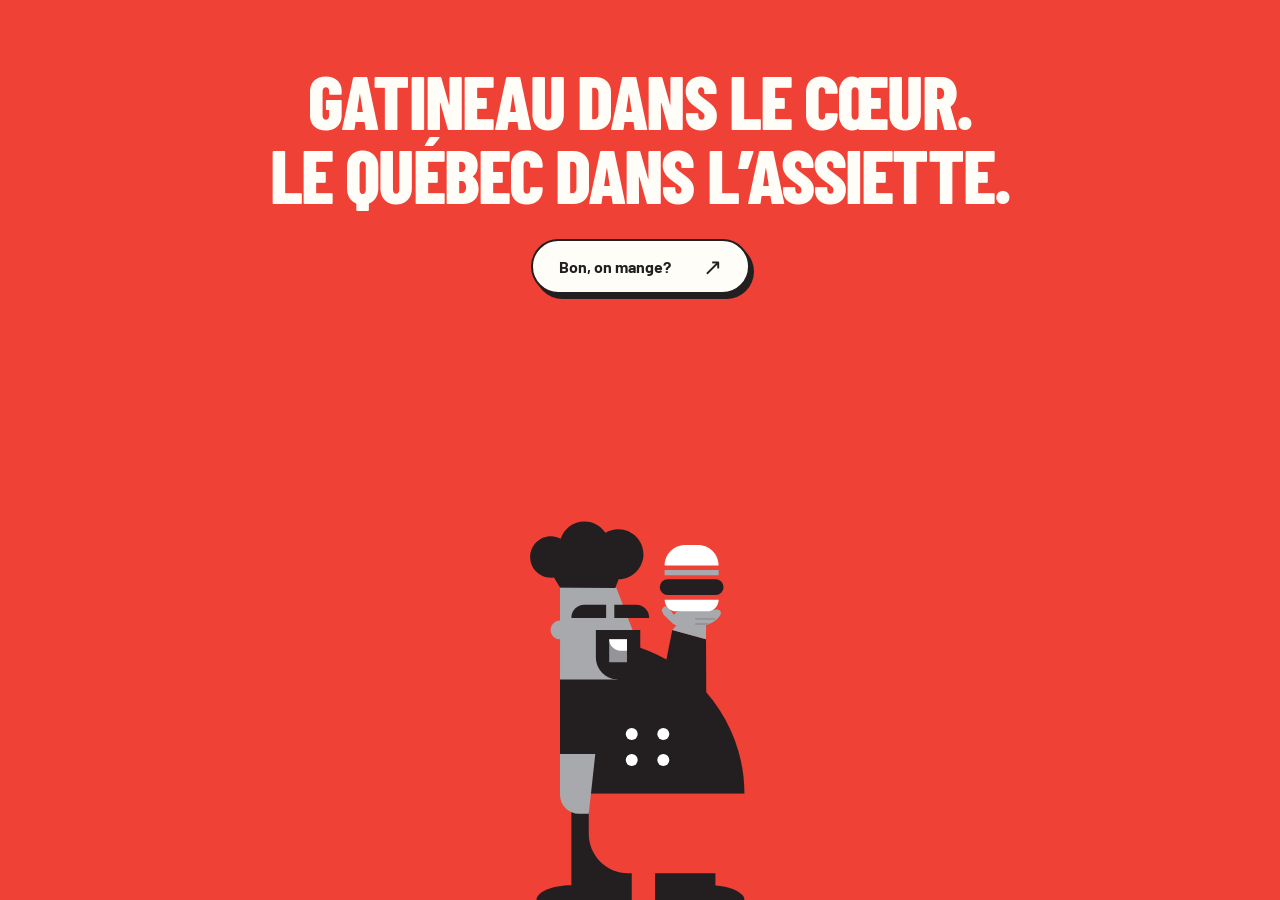
==== bon-appetit.html @ 1280d667 "Publish standalone Bon appétit mascot page" ====
<!doctype html>
<html lang="fr-CA"><head><meta charset="utf-8"><meta name="viewport" content="width=device-width, initial-scale=1, viewport-fit=cover"><meta name="theme-color" content="#ef4136"><title>Bon appétit! — Chuck × Loogart</title><meta name="description" content="Gatineau dans le cœur. Le Québec dans l’assiette. Un petit hommage signé Loogart."><meta name="robots" content="noindex"><style>
@font-face{font-family:Chuck;src:url([data-uri]) format('truetype');font-weight:800;font-display:swap}
@font-face{font-family:Barlow;src:url([data-uri]) format('truetype');font-weight:700;font-display:swap}
:root{color-scheme:light;--red:#ef4136;--ink:#231f20;--paper:#fffdf7}
*{box-sizing:border-box}html,body{margin:0;min-height:100%;background:var(--red)}body{color:var(--paper);font-family:Barlow,Arial,sans-serif}
.page{position:relative;min-height:100svh;overflow:hidden;text-align:center}
.copy{position:relative;z-index:2;padding:clamp(38px,7svh,80px) 20px 0}
h1{font-family:Chuck,'Arial Narrow',sans-serif;font-weight:800;font-size:clamp(32px,5.9vw,82px);line-height:.98;letter-spacing:-.025em;margin:0;text-transform:uppercase}
h1 span{display:block}
.cta{display:inline-flex;align-items:center;gap:32px;background:var(--paper);color:var(--ink);border:2px solid var(--ink);border-radius:100px;box-shadow:4px 5px 0 var(--ink);padding:16px 26px;margin-top:28px;text-decoration:none;font-size:16px;line-height:1.2;transition:transform .18s ease-out,box-shadow .18s ease-out}
.cta span{font-size:23px;line-height:.8}.cta:hover{transform:translate(2px,2px);box-shadow:2px 3px 0 var(--ink)}.cta:active{transform:translate(4px,5px);box-shadow:0 0 0 var(--ink)}.cta:focus-visible{outline:3px solid var(--paper);outline-offset:8px}
.stage{position:fixed;bottom:0;left:50%;transform:translateX(-50%);height:min(59svh,560px);aspect-ratio:180/313.43;pointer-events:none}
.stage svg{display:block;width:100%;height:100%}
.bubble{position:absolute;right:75%;bottom:53%;color:var(--ink);padding:18px 25px;white-space:nowrap;font-size:clamp(17px,2.1vw,24px);transform-origin:90% 85%;animation:appetit 6.4s infinite;opacity:0}
.stage .bubble svg{position:absolute;inset:0;width:100%;height:calc(100% + 18px);overflow:visible;z-index:0}.bubble-label{position:relative;z-index:1}
@keyframes appetit{0%,59%{opacity:0;transform:translateY(7px) rotate(-7deg) scale(.7)}65%{opacity:1;transform:translateY(-2px) rotate(-5deg) scale(1.04)}69%,87%{opacity:1;transform:translateY(0) rotate(-5deg) scale(1)}93%,100%{opacity:0;transform:translateY(-6px) rotate(-3deg) scale(.97)}}
@media(max-width:520px){.copy{padding-top:7svh}.cta{margin-top:25px;padding:15px 23px}.stage{height:55svh}.bubble{right:63%;font-size:17px;padding:14px 18px}}
@media(max-height:520px) and (min-width:700px){.copy{text-align:left;padding:40px 5vw;width:65%}h1{font-size:clamp(32px,4.4vw,52px)}.stage{left:80%;height:92svh}.bubble{right:63%;font-size:17px}}
@media(prefers-reduced-motion:reduce){.bubble{animation:none;opacity:1;transform:rotate(-5deg)}.cta{transition:none}}
</style></head>
<body><main class="page"><div class="copy"><h1><span>Gatineau dans le cœur.</span><span>Le Québec dans l’assiette.</span></h1><a class="cta" href="https://loogart.com/" aria-label="Bon, on mange? Visiter Loogart.com">Bon, on mange? <span aria-hidden="true">↗</span></a></div><div class="stage"><svg xmlns="http://www.w3.org/2000/svg" viewBox="-25 -90 180 313.43" role="img" aria-labelledby="chef-title chef-desc"><title id="chef-title">Chuck, le chef qui a du swing</title><desc id="chef-desc">Les pieds bien au sol, Chuck se penche, lance son burger et le rattrape. Une boucle de 6,4 secondes.</desc><style>.motion{display:inline}.still{display:none}@media(prefers-reduced-motion:reduce){.motion{display:none}.still{display:inline}}</style><g class="still"><path d="M126.64,160.78h0c0-22.99-8.51-43.98-22.54-60.02l-.13-31.2-19.92-5.54-3.46,17.49c-13.32-7.6-28.73-11.95-45.16-11.95h-17.64v91.21h6.7v53.92c-11.34,0-20.53,3.91-20.53,8.73h20.53s35.63,0,35.63,0v-62.66h13.76v62.66h35.63s17.13,0,17.13,0c0-4.33-7.42-7.91-17.13-8.61v-54.05h17.13Z" fill="#231f20" />
      <path d="M88.09,46.04v.19c-.16-.05-.31-.11-.47-.19h.47Z" fill="#939598" />
      <path d="M63.73,72.13l-12.69-32.96H17.79v19.31c-3.06,0-5.54,2.48-5.54,5.54s2.48,5.54,5.54,5.54v23.68h31.45c10.9,0,18.41-10.94,14.5-21.12Z" fill="#a7a9ac" />
      <path d="M38.95,64.02h26.2v16.13c0,7.23-5.87,13.1-13.1,13.1h0c-7.23,0-13.1-5.87-13.1-13.1v-16.13h0Z" fill="#231f20" />
      <rect x="46.81" y="69.57" width="10.5" height="13.52" fill="#939598" />
      <path d="M46.81,69.57h10.5v6.76h-3.74c-3.73,0-6.76-3.03-6.76-6.76h0Z" fill="#fff" />
      <path d="M32.08,48.55h12.94v7.91h-20.53v-.32c0-4.19,3.4-7.59,7.59-7.59Z" fill="#231f20" />
      <path d="M49.85,48.55h20.53v7.91h-12.94c-4.19,0-7.59-3.4-7.59-7.59v-.32h0Z" transform="translate(120.23 105.01) rotate(-180)" fill="#231f20" />
      <path d="M34.75,160.78h91.88v46.87H58.1c-12.89,0-23.35-10.46-23.35-23.35v-23.52h0Z" fill="#ef4136" />
      <path d="M66.86,19.17c0-8.18-6.63-14.8-14.8-14.8-2.84,0-5.49.82-7.75,2.21-2.66-3.96-7.18-6.57-12.3-6.57-6.62,0-12.22,4.34-14.11,10.33-1.69-.88-3.61-1.39-5.64-1.39C5.48,8.94,0,14.43,0,21.19s5.48,12.24,12.24,12.24c.65,0,1.28-.07,1.9-.16l3.64,5.9h32.59l2.01-5.21c8.02-.18,14.48-6.72,14.48-14.79Z" fill="#231f20" />
      <polygon points="104.14 47.2 103.97 47.45 103.97 47.2 104.14 47.2" fill="#939598" />
      <circle cx="60.12" cy="125.5" r="3.53" fill="#fff" />
      <circle cx="60.12" cy="140.79" r="3.53" fill="#fff" />
      <circle cx="78.76" cy="125.5" r="3.53" fill="#fff" />
      <circle cx="78.76" cy="140.79" r="3.53" fill="#fff" />
      <path d="M34.75,172.49h-5.74c-6.2,0-11.23-5.03-11.23-11.23v-24h20.83l-3.86,35.23Z" fill="#a7a9ac" />
      <path d="M87.62,46.04c.15.08.3.14.47.19v-.19h-.47Z" fill="#939598" />
      <path d="M88.09,46.04v.19c-.16-.05-.31-.11-.47-.19h.47Z" fill="#fff" />
      <polygon points="103.97 69.56 103.97 61 86.87 61 84.05 64.02 103.97 69.56" fill="#a7a9ac" />
      <g id="serving-hand-still"><path fill="#a7a9ac" d="M85 55L82 51Q80 49 78.5 51Q77 52.5 79 55L84 60Q85 61 88 62L88 65H104V61Q109 60 112 56Q114 53 111 52L87 53Z" /><path fill="none" stroke="#939598" stroke-width="1.1" stroke-linecap="round" d="M98 57.5H109M98 60.5H105" /></g><g>
        <path d="M79.55,46.14h31.89c0,3.8-3.08,6.88-6.88,6.88h-18.13c-3.8,0-6.88-3.08-6.88-6.88h0Z" fill="#fff" />
        <path d="M91.65,13.84h7.68c6.68,0,12.11,5.42,12.11,12.11h-31.89c0-6.68,5.42-12.11,12.11-12.11Z" fill="#fff" />
        <rect x="76.69" y="34.09" width="37.6" height="9.37" rx="4.68" ry="4.68" fill="#231f20" />
        <rect x="79.55" y="28.65" width="31.89" height="3.11" fill="#a7a9ac" />
      </g>
    </g><g class="motion"><g id="chuck-body"><g id="leg-left"><path fill="#231f20" d="M24.49 170h35.63v53.43H3.96c0-4.82 9.19-8.73 20.53-8.73Z" /></g><g id="leg-right"><path fill="#231f20" d="M73.88 170h35.63v44.82c9.71.7 17.13 4.28 17.13 8.61H73.88Z" /></g><g id="torso"><path fill="#231f20" d="M126.64 160.78C126.64 137.79 118.13 116.8 104.1 100.76L80.59 81.51C67.27 73.91 51.86 69.56 35.43 69.56H17.79V160.78Z" /><g id="throw-arm"><animateTransform attributeName="transform" type="translate" dur="6.4s" repeatCount="indefinite" calcMode="linear" keyTimes="0.000000;0.005208;0.010417;0.015625;0.020833;0.026042;0.031250;0.036458;0.041667;0.046875;0.052083;0.057292;0.062500;0.067708;0.072917;0.078125;0.083333;0.088542;0.093750;0.098958;0.104167;0.109375;0.114583;0.119792;0.125000;0.130208;0.135417;0.140625;0.145833;0.151042;0.156250;0.161458;0.166667;0.171875;0.177083;0.182292;0.187500;0.192708;0.197917;0.203125;0.208333;0.213542;0.218750;0.223958;0.229167;0.234375;0.239583;0.244792;0.250000;0.255208;0.260417;0.265625;0.270833;0.276042;0.281250;0.286458;0.291667;0.296875;0.302083;0.307292;0.312500;0.317708;0.322917;0.328125;0.333333;0.338542;0.343750;0.348958;0.354167;0.359375;0.364583;0.369792;0.375000;0.380208;0.385417;0.390625;0.395833;0.401042;0.406250;0.411458;0.416667;0.421875;0.427083;0.432292;0.437500;0.442708;0.447917;0.453125;0.458333;0.463542;0.468750;0.473958;0.479167;0.484375;0.489583;0.494792;0.500000;0.505208;0.510417;0.515625;0.520833;0.526042;0.531250;0.536458;0.541667;0.546875;0.552083;0.557292;0.562500;0.567708;0.572917;0.578125;0.583333;0.588542;0.593750;0.598958;0.604167;0.609375;0.614583;0.619792;0.625000;0.630208;0.635417;0.640625;0.645833;0.651042;0.656250;0.661458;0.666667;0.671875;0.677083;0.682292;0.687500;0.692708;0.697917;0.703125;0.708333;0.713542;0.718750;0.723958;0.729167;0.734375;0.739583;0.744792;0.750000;0.755208;0.760417;0.765625;0.770833;0.776042;0.781250;0.786458;0.791667;0.796875;0.802083;0.807292;0.812500;0.817708;0.822917;0.828125;0.833333;0.838542;0.843750;0.848958;0.854167;0.859375;0.864583;0.869792;0.875000;0.880208;0.885417;0.890625;0.895833;0.901042;0.906250;0.911458;0.916667;0.921875;0.927083;0.932292;0.937500;0.942708;0.947917;0.953125;0.958333;0.963542;0.968750;0.973958;0.979167;0.984375;0.989583;0.994792;1.000000" values="0 0.000;0 0.000;0 0.000;0 0.000;0 0.000;0 0.000;0 0.000;0 0.000;0 0.000;0 0.000;0 0.000;0 0.000;0 0.000;0 0.000;0 0.000;0 0.000;0 0.000;0 0.000;0 0.000;0 0.000;0 0.000;0 0.000;0 0.000;0 0.000;0 0.000;0 0.000;0 0.000;0 0.000;0 0.000;0 0.000;0 0.000;0 0.000;0 0.000;0 0.000;0 0.000;0 0.000;0 0.000;0 0.000;0 0.000;0 0.000;0 0.000;0 0.000;0 0.000;0 0.000;0 0.000;0 0.000;0 0.000;0 0.000;0 0.000;0 0.000;0 0.000;0 0.000;0 0.000;0 0.000;0 0.000;0 0.000;0 0.000;0 0.000;0 0.121;0 0.451;0 0.943;0 1.550;0 2.223;0 2.915;0 3.579;0 4.166;0 4.630;0 4.922;0 4.973;0 4.108;0 2.287;0 -0.136;0 -2.806;0 -5.370;0 -7.474;0 -8.764;0 -8.947;0 -8.407;0 -7.414;0 -6.129;0 -4.715;0 -3.332;0 -2.145;0 -1.313;0 -1.000;0 -0.992;0 -0.968;0 -0.930;0 -0.881;0 -0.822;0 -0.755;0 -0.682;0 -0.604;0 -0.524;0 -0.444;0 -0.364;0 -0.288;0 -0.217;0 -0.153;0 -0.098;0 -0.053;0 -0.021;0 -0.003;0 0.000;0 0.000;0 0.000;0 0.000;0 0.000;0 0.000;0 0.000;0 0.000;0 0.000;0 0.754;0 2.332;0 3.704;0 3.962;0 3.575;0 2.871;0 1.978;0 1.022;0 0.129;0 -0.575;0 -0.962;0 -0.977;0 -0.852;0 -0.657;0 -0.432;0 -0.220;0 -0.062;0 0.000;0 0.000;0 0.000;0 0.000;0 0.000;0 0.000;0 0.000;0 0.000;0 0.000;0 0.000;0 0.000;0 0.000;0 0.000;0 0.000;0 0.000;0 0.000;0 0.000;0 0.000;0 0.000;0 0.000;0 0.000;0 0.000;0 0.000;0 0.000;0 0.000;0 0.000;0 0.000;0 0.000;0 0.000;0 0.000;0 0.000;0 0.000;0 0.000;0 0.000;0 0.000;0 0.000;0 0.000;0 0.000;0 0.000;0 0.000;0 0.000;0 0.000;0 0.000;0 0.000;0 0.000;0 0.000;0 0.000;0 0.000;0 0.000;0 0.000;0 0.000;0 0.000;0 0.000;0 0.000;0 0.000;0 0.000;0 0.000;0 0.000;0 0.000;0 0.000;0 0.000;0 0.000;0 0.000;0 0.000" /><g><path fill="#231f20" d="M80.59 81.51L84.05 64.02L103.97 69.56L104.1 100.76L91 108Z" /><polygon points="103.97 69.56 103.97 61 86.87 61 84.05 64.02 103.97 69.56" fill="#a7a9ac" />
      <g id="serving-hand"><path fill="#a7a9ac" d="M85 55L82 51Q80 49 78.5 51Q77 52.5 79 55L84 60Q85 61 88 62L88 65H104V61Q109 60 112 56Q114 53 111 52L87 53Z" /><path fill="none" stroke="#939598" stroke-width="1.1" stroke-linecap="round" d="M98 57.5H109M98 60.5H105" /></g><animateTransform attributeName="transform" type="rotate" dur="6.4s" repeatCount="indefinite" calcMode="linear" keyTimes="0.000000;0.005208;0.010417;0.015625;0.020833;0.026042;0.031250;0.036458;0.041667;0.046875;0.052083;0.057292;0.062500;0.067708;0.072917;0.078125;0.083333;0.088542;0.093750;0.098958;0.104167;0.109375;0.114583;0.119792;0.125000;0.130208;0.135417;0.140625;0.145833;0.151042;0.156250;0.161458;0.166667;0.171875;0.177083;0.182292;0.187500;0.192708;0.197917;0.203125;0.208333;0.213542;0.218750;0.223958;0.229167;0.234375;0.239583;0.244792;0.250000;0.255208;0.260417;0.265625;0.270833;0.276042;0.281250;0.286458;0.291667;0.296875;0.302083;0.307292;0.312500;0.317708;0.322917;0.328125;0.333333;0.338542;0.343750;0.348958;0.354167;0.359375;0.364583;0.369792;0.375000;0.380208;0.385417;0.390625;0.395833;0.401042;0.406250;0.411458;0.416667;0.421875;0.427083;0.432292;0.437500;0.442708;0.447917;0.453125;0.458333;0.463542;0.468750;0.473958;0.479167;0.484375;0.489583;0.494792;0.500000;0.505208;0.510417;0.515625;0.520833;0.526042;0.531250;0.536458;0.541667;0.546875;0.552083;0.557292;0.562500;0.567708;0.572917;0.578125;0.583333;0.588542;0.593750;0.598958;0.604167;0.609375;0.614583;0.619792;0.625000;0.630208;0.635417;0.640625;0.645833;0.651042;0.656250;0.661458;0.666667;0.671875;0.677083;0.682292;0.687500;0.692708;0.697917;0.703125;0.708333;0.713542;0.718750;0.723958;0.729167;0.734375;0.739583;0.744792;0.750000;0.755208;0.760417;0.765625;0.770833;0.776042;0.781250;0.786458;0.791667;0.796875;0.802083;0.807292;0.812500;0.817708;0.822917;0.828125;0.833333;0.838542;0.843750;0.848958;0.854167;0.859375;0.864583;0.869792;0.875000;0.880208;0.885417;0.890625;0.895833;0.901042;0.906250;0.911458;0.916667;0.921875;0.927083;0.932292;0.937500;0.942708;0.947917;0.953125;0.958333;0.963542;0.968750;0.973958;0.979167;0.984375;0.989583;0.994792;1.000000" values="0.000 89 99;0.000 89 99;0.000 89 99;0.000 89 99;0.000 89 99;0.000 89 99;0.000 89 99;0.000 89 99;0.000 89 99;0.000 89 99;0.000 89 99;0.000 89 99;0.000 89 99;0.000 89 99;0.000 89 99;0.000 89 99;0.000 89 99;0.000 89 99;0.000 89 99;0.000 89 99;0.000 89 99;0.000 89 99;0.000 89 99;0.000 89 99;0.000 89 99;0.000 89 99;0.000 89 99;0.000 89 99;0.000 89 99;0.000 89 99;0.000 89 99;0.000 89 99;0.000 89 99;0.000 89 99;0.000 89 99;0.000 89 99;0.000 89 99;0.000 89 99;0.000 89 99;0.000 89 99;0.000 89 99;0.000 89 99;0.000 89 99;0.000 89 99;0.000 89 99;0.000 89 99;0.000 89 99;0.000 89 99;0.000 89 99;0.000 89 99;0.000 89 99;0.000 89 99;0.000 89 99;0.000 89 99;0.000 89 99;0.000 89 99;0.000 89 99;0.000 89 99;0.314 89 99;1.172 89 99;2.452 89 99;4.029 89 99;5.779 89 99;7.579 89 99;9.304 89 99;10.832 89 99;12.037 89 99;12.797 89 99;12.948 89 99;11.279 89 99;7.768 89 99;3.096 89 99;-2.055 89 99;-7.000 89 99;-11.058 89 99;-13.545 89 99;-13.922 89 99;-13.146 89 99;-11.770 89 99;-10.087 89 99;-8.390 89 99;-6.970 89 99;-6.120 89 99;-5.989 89 99;-5.905 89 99;-5.745 89 99;-5.518 89 99;-5.232 89 99;-4.898 89 99;-4.523 89 99;-4.117 89 99;-3.689 89 99;-3.246 89 99;-2.799 89 99;-2.355 89 99;-1.925 89 99;-1.516 89 99;-1.138 89 99;-0.799 89 99;-0.508 89 99;-0.275 89 99;-0.108 89 99;-0.016 89 99;0.000 89 99;0.000 89 99;0.000 89 99;0.000 89 99;0.000 89 99;0.000 89 99;0.000 89 99;0.000 89 99;0.000 89 99;1.509 89 99;4.664 89 99;7.407 89 99;7.893 89 99;6.825 89 99;4.933 89 99;2.620 89 99;0.286 89 99;-1.666 89 99;-2.835 89 99;-2.962 89 99;-2.688 89 99;-2.222 89 99;-1.650 89 99;-1.056 89 99;-0.526 89 99;-0.146 89 99;0.000 89 99;0.000 89 99;0.000 89 99;0.000 89 99;0.000 89 99;0.000 89 99;0.000 89 99;0.000 89 99;0.000 89 99;0.000 89 99;0.000 89 99;0.000 89 99;0.000 89 99;0.000 89 99;0.000 89 99;0.000 89 99;0.000 89 99;0.000 89 99;0.000 89 99;0.000 89 99;0.000 89 99;0.000 89 99;0.000 89 99;0.000 89 99;0.000 89 99;0.000 89 99;0.000 89 99;0.000 89 99;0.000 89 99;0.000 89 99;0.000 89 99;0.000 89 99;0.000 89 99;0.000 89 99;0.000 89 99;0.000 89 99;0.000 89 99;0.000 89 99;0.000 89 99;0.000 89 99;0.000 89 99;0.000 89 99;0.000 89 99;0.000 89 99;0.000 89 99;0.000 89 99;0.000 89 99;0.000 89 99;0.000 89 99;0.000 89 99;0.000 89 99;0.000 89 99;0.000 89 99;0.000 89 99;0.000 89 99;0.000 89 99;0.000 89 99;0.000 89 99;0.000 89 99;0.000 89 99;0.000 89 99;0.000 89 99;0.000 89 99;0.000 89 99" /></g></g><g id="head"><path d="M63.73,72.13l-12.69-32.96H17.79v19.31c-3.06,0-5.54,2.48-5.54,5.54s2.48,5.54,5.54,5.54v23.68h31.45c10.9,0,18.41-10.94,14.5-21.12Z" fill="#a7a9ac" />
      <path d="M38.95,64.02h26.2v16.13c0,7.23-5.87,13.1-13.1,13.1h0c-7.23,0-13.1-5.87-13.1-13.1v-16.13h0Z" fill="#231f20" />
      <rect x="46.81" y="69.57" width="10.5" height="13.52" fill="#939598" />
      <path d="M46.81,69.57h10.5v6.76h-3.74c-3.73,0-6.76-3.03-6.76-6.76h0Z" fill="#fff" />
      <g id="eyebrow-6"><path d="M32.08,48.55h12.94v7.91h-20.53v-.32c0-4.19,3.4-7.59,7.59-7.59Z" fill="#231f20" />
      <animateTransform attributeName="transform" type="translate" dur="6.4s" repeatCount="indefinite" calcMode="linear" keyTimes="0.000000;0.005208;0.010417;0.015625;0.020833;0.026042;0.031250;0.036458;0.041667;0.046875;0.052083;0.057292;0.062500;0.067708;0.072917;0.078125;0.083333;0.088542;0.093750;0.098958;0.104167;0.109375;0.114583;0.119792;0.125000;0.130208;0.135417;0.140625;0.145833;0.151042;0.156250;0.161458;0.166667;0.171875;0.177083;0.182292;0.187500;0.192708;0.197917;0.203125;0.208333;0.213542;0.218750;0.223958;0.229167;0.234375;0.239583;0.244792;0.250000;0.255208;0.260417;0.265625;0.270833;0.276042;0.281250;0.286458;0.291667;0.296875;0.302083;0.307292;0.312500;0.317708;0.322917;0.328125;0.333333;0.338542;0.343750;0.348958;0.354167;0.359375;0.364583;0.369792;0.375000;0.380208;0.385417;0.390625;0.395833;0.401042;0.406250;0.411458;0.416667;0.421875;0.427083;0.432292;0.437500;0.442708;0.447917;0.453125;0.458333;0.463542;0.468750;0.473958;0.479167;0.484375;0.489583;0.494792;0.500000;0.505208;0.510417;0.515625;0.520833;0.526042;0.531250;0.536458;0.541667;0.546875;0.552083;0.557292;0.562500;0.567708;0.572917;0.578125;0.583333;0.588542;0.593750;0.598958;0.604167;0.609375;0.614583;0.619792;0.625000;0.630208;0.635417;0.640625;0.645833;0.651042;0.656250;0.661458;0.666667;0.671875;0.677083;0.682292;0.687500;0.692708;0.697917;0.703125;0.708333;0.713542;0.718750;0.723958;0.729167;0.734375;0.739583;0.744792;0.750000;0.755208;0.760417;0.765625;0.770833;0.776042;0.781250;0.786458;0.791667;0.796875;0.802083;0.807292;0.812500;0.817708;0.822917;0.828125;0.833333;0.838542;0.843750;0.848958;0.854167;0.859375;0.864583;0.869792;0.875000;0.880208;0.885417;0.890625;0.895833;0.901042;0.906250;0.911458;0.916667;0.921875;0.927083;0.932292;0.937500;0.942708;0.947917;0.953125;0.958333;0.963542;0.968750;0.973958;0.979167;0.984375;0.989583;0.994792;1.000000" values="0 0.000;0 0.001;0 0.003;0 0.006;0 0.010;0 0.016;0 0.022;0 0.030;0 0.039;0 0.049;0 0.059;0 0.071;0 0.084;0 0.097;0 0.111;0 0.126;0 0.142;0 0.158;0 0.175;0 0.193;0 0.211;0 0.230;0 0.249;0 0.269;0 0.289;0 0.310;0 0.331;0 0.352;0 0.373;0 0.395;0 0.417;0 0.439;0 0.461;0 0.483;0 0.506;0 0.528;0 0.550;0 0.572;0 0.594;0 0.616;0 0.637;0 0.659;0 0.680;0 0.700;0 0.721;0 0.741;0 0.760;0 0.779;0 0.798;0 0.816;0 0.833;0 0.850;0 0.866;0 0.881;0 0.896;0 0.910;0 0.923;0 0.935;0 0.946;0 0.956;0 0.966;0 0.974;0 0.981;0 0.987;0 0.992;0 0.996;0 0.999;0 1.000;0 0.984;0 0.863;0 0.639;0 0.333;0 -0.037;0 -0.451;0 -0.889;0 -1.332;0 -1.760;0 -2.155;0 -2.495;0 -2.763;0 -2.937;0 -3.000;0 -3.016;0 -3.059;0 -3.126;0 -3.211;0 -3.310;0 -3.417;0 -3.528;0 -3.637;0 -3.741;0 -3.833;0 -3.910;0 -3.966;0 -3.996;0 -3.989;0 -3.907;0 -3.752;0 -3.536;0 -3.270;0 -2.963;0 -2.627;0 -2.272;0 -1.909;0 -1.549;0 -1.202;0 -0.879;0 -0.591;0 -0.349;0 -0.162;0 -0.042;0 0.000;0 0.000;0 0.000;0 0.000;0 0.000;0 0.000;0 0.000;0 0.000;0 0.000;0 0.000;0 0.000;0 0.000;0 0.000;0 0.000;0 0.000;0 0.000;0 0.000;0 0.000;0 0.000;0 0.000;0 0.000;0 0.252;0 1.275;0 1.992;0 1.635;0 0.774;0 0.081;0 0.000;0 0.000;0 0.000;0 0.000;0 0.000;0 0.000;0 0.000;0 0.000;0 0.000;0 0.000;0 0.000;0 0.000;0 0.000;0 0.000;0 0.000;0 0.000;0 0.000;0 0.000;0 0.000;0 0.000;0 0.000;0 0.000;0 0.000;0 0.000;0 0.000;0 0.000;0 0.000;0 0.000;0 0.000;0 0.000;0 0.000;0 0.000;0 0.000;0 0.000;0 0.000;0 0.000;0 0.000;0 0.000;0 0.000;0 0.000;0 0.000;0 0.000;0 0.000;0 0.000;0 0.000;0 0.000;0 0.000;0 0.000;0 0.000;0 0.000;0 0.000;0 0.000;0 0.000;0 0.000;0 0.000" /></g><g id="eyebrow-7"><path d="M49.85,48.55h20.53v7.91h-12.94c-4.19,0-7.59-3.4-7.59-7.59v-.32h0Z" transform="translate(120.23 105.01) rotate(-180)" fill="#231f20" />
      <animateTransform attributeName="transform" type="translate" dur="6.4s" repeatCount="indefinite" calcMode="linear" keyTimes="0.000000;0.005208;0.010417;0.015625;0.020833;0.026042;0.031250;0.036458;0.041667;0.046875;0.052083;0.057292;0.062500;0.067708;0.072917;0.078125;0.083333;0.088542;0.093750;0.098958;0.104167;0.109375;0.114583;0.119792;0.125000;0.130208;0.135417;0.140625;0.145833;0.151042;0.156250;0.161458;0.166667;0.171875;0.177083;0.182292;0.187500;0.192708;0.197917;0.203125;0.208333;0.213542;0.218750;0.223958;0.229167;0.234375;0.239583;0.244792;0.250000;0.255208;0.260417;0.265625;0.270833;0.276042;0.281250;0.286458;0.291667;0.296875;0.302083;0.307292;0.312500;0.317708;0.322917;0.328125;0.333333;0.338542;0.343750;0.348958;0.354167;0.359375;0.364583;0.369792;0.375000;0.380208;0.385417;0.390625;0.395833;0.401042;0.406250;0.411458;0.416667;0.421875;0.427083;0.432292;0.437500;0.442708;0.447917;0.453125;0.458333;0.463542;0.468750;0.473958;0.479167;0.484375;0.489583;0.494792;0.500000;0.505208;0.510417;0.515625;0.520833;0.526042;0.531250;0.536458;0.541667;0.546875;0.552083;0.557292;0.562500;0.567708;0.572917;0.578125;0.583333;0.588542;0.593750;0.598958;0.604167;0.609375;0.614583;0.619792;0.625000;0.630208;0.635417;0.640625;0.645833;0.651042;0.656250;0.661458;0.666667;0.671875;0.677083;0.682292;0.687500;0.692708;0.697917;0.703125;0.708333;0.713542;0.718750;0.723958;0.729167;0.734375;0.739583;0.744792;0.750000;0.755208;0.760417;0.765625;0.770833;0.776042;0.781250;0.786458;0.791667;0.796875;0.802083;0.807292;0.812500;0.817708;0.822917;0.828125;0.833333;0.838542;0.843750;0.848958;0.854167;0.859375;0.864583;0.869792;0.875000;0.880208;0.885417;0.890625;0.895833;0.901042;0.906250;0.911458;0.916667;0.921875;0.927083;0.932292;0.937500;0.942708;0.947917;0.953125;0.958333;0.963542;0.968750;0.973958;0.979167;0.984375;0.989583;0.994792;1.000000" values="0 0.000;0 0.001;0 0.003;0 0.006;0 0.010;0 0.016;0 0.022;0 0.030;0 0.039;0 0.049;0 0.059;0 0.071;0 0.084;0 0.097;0 0.111;0 0.126;0 0.142;0 0.158;0 0.175;0 0.193;0 0.211;0 0.230;0 0.249;0 0.269;0 0.289;0 0.310;0 0.331;0 0.352;0 0.373;0 0.395;0 0.417;0 0.439;0 0.461;0 0.483;0 0.506;0 0.528;0 0.550;0 0.572;0 0.594;0 0.616;0 0.637;0 0.659;0 0.680;0 0.700;0 0.721;0 0.741;0 0.760;0 0.779;0 0.798;0 0.816;0 0.833;0 0.850;0 0.866;0 0.881;0 0.896;0 0.910;0 0.923;0 0.935;0 0.946;0 0.956;0 0.966;0 0.974;0 0.981;0 0.987;0 0.992;0 0.996;0 0.999;0 1.000;0 0.980;0 0.829;0 0.549;0 0.166;0 -0.296;0 -0.813;0 -1.361;0 -1.915;0 -2.450;0 -2.943;0 -3.369;0 -3.703;0 -3.922;0 -4.000;0 -4.016;0 -4.059;0 -4.126;0 -4.211;0 -4.310;0 -4.417;0 -4.528;0 -4.637;0 -4.741;0 -4.833;0 -4.910;0 -4.966;0 -4.996;0 -4.987;0 -4.884;0 -4.690;0 -4.421;0 -4.087;0 -3.704;0 -3.284;0 -2.840;0 -2.386;0 -1.936;0 -1.503;0 -1.099;0 -0.739;0 -0.436;0 -0.203;0 -0.053;0 0.000;0 0.000;0 0.000;0 0.000;0 0.000;0 0.000;0 0.000;0 0.000;0 0.000;0 0.000;0 0.000;0 0.000;0 0.000;0 0.000;0 0.000;0 0.000;0 0.000;0 0.000;0 0.000;0 0.000;0 0.000;0 0.252;0 1.275;0 1.992;0 1.635;0 0.774;0 0.081;0 0.000;0 0.000;0 0.000;0 0.000;0 0.000;0 0.000;0 0.000;0 0.000;0 0.000;0 0.000;0 0.000;0 0.000;0 0.000;0 0.000;0 0.000;0 0.000;0 0.000;0 0.000;0 0.000;0 0.000;0 0.000;0 0.000;0 0.000;0 0.000;0 0.000;0 0.000;0 0.000;0 0.000;0 0.000;0 0.000;0 0.000;0 0.000;0 0.000;0 0.000;0 0.000;0 0.000;0 0.000;0 0.000;0 0.000;0 0.000;0 0.000;0 0.000;0 0.000;0 0.000;0 0.000;0 0.000;0 0.000;0 0.000;0 0.000;0 0.000;0 0.000;0 0.000;0 0.000;0 0.000;0 0.000" /></g><g id="hat"><path d="M66.86,19.17c0-8.18-6.63-14.8-14.8-14.8-2.84,0-5.49.82-7.75,2.21-2.66-3.96-7.18-6.57-12.3-6.57-6.62,0-12.22,4.34-14.11,10.33-1.69-.88-3.61-1.39-5.64-1.39C5.48,8.94,0,14.43,0,21.19s5.48,12.24,12.24,12.24c.65,0,1.28-.07,1.9-.16l3.64,5.9h32.59l2.01-5.21c8.02-.18,14.48-6.72,14.48-14.79Z" fill="#231f20" />
      <animateTransform attributeName="transform" type="rotate" dur="6.4s" repeatCount="indefinite" calcMode="linear" keyTimes="0.000000;0.005208;0.010417;0.015625;0.020833;0.026042;0.031250;0.036458;0.041667;0.046875;0.052083;0.057292;0.062500;0.067708;0.072917;0.078125;0.083333;0.088542;0.093750;0.098958;0.104167;0.109375;0.114583;0.119792;0.125000;0.130208;0.135417;0.140625;0.145833;0.151042;0.156250;0.161458;0.166667;0.171875;0.177083;0.182292;0.187500;0.192708;0.197917;0.203125;0.208333;0.213542;0.218750;0.223958;0.229167;0.234375;0.239583;0.244792;0.250000;0.255208;0.260417;0.265625;0.270833;0.276042;0.281250;0.286458;0.291667;0.296875;0.302083;0.307292;0.312500;0.317708;0.322917;0.328125;0.333333;0.338542;0.343750;0.348958;0.354167;0.359375;0.364583;0.369792;0.375000;0.380208;0.385417;0.390625;0.395833;0.401042;0.406250;0.411458;0.416667;0.421875;0.427083;0.432292;0.437500;0.442708;0.447917;0.453125;0.458333;0.463542;0.468750;0.473958;0.479167;0.484375;0.489583;0.494792;0.500000;0.505208;0.510417;0.515625;0.520833;0.526042;0.531250;0.536458;0.541667;0.546875;0.552083;0.557292;0.562500;0.567708;0.572917;0.578125;0.583333;0.588542;0.593750;0.598958;0.604167;0.609375;0.614583;0.619792;0.625000;0.630208;0.635417;0.640625;0.645833;0.651042;0.656250;0.661458;0.666667;0.671875;0.677083;0.682292;0.687500;0.692708;0.697917;0.703125;0.708333;0.713542;0.718750;0.723958;0.729167;0.734375;0.739583;0.744792;0.750000;0.755208;0.760417;0.765625;0.770833;0.776042;0.781250;0.786458;0.791667;0.796875;0.802083;0.807292;0.812500;0.817708;0.822917;0.828125;0.833333;0.838542;0.843750;0.848958;0.854167;0.859375;0.864583;0.869792;0.875000;0.880208;0.885417;0.890625;0.895833;0.901042;0.906250;0.911458;0.916667;0.921875;0.927083;0.932292;0.937500;0.942708;0.947917;0.953125;0.958333;0.963542;0.968750;0.973958;0.979167;0.984375;0.989583;0.994792;1.000000" values="0.000 34 39;0.001 34 39;0.003 34 39;0.006 34 39;0.010 34 39;0.016 34 39;0.022 34 39;0.030 34 39;0.038 34 39;0.048 34 39;0.059 34 39;0.070 34 39;0.083 34 39;0.096 34 39;0.110 34 39;0.125 34 39;0.141 34 39;0.157 34 39;0.174 34 39;0.192 34 39;0.210 34 39;0.228 34 39;0.248 34 39;0.267 34 39;0.287 34 39;0.308 34 39;0.328 34 39;0.349 34 39;0.371 34 39;0.392 34 39;0.414 34 39;0.436 34 39;0.458 34 39;0.480 34 39;0.502 34 39;0.524 34 39;0.546 34 39;0.568 34 39;0.590 34 39;0.612 34 39;0.633 34 39;0.655 34 39;0.676 34 39;0.696 34 39;0.717 34 39;0.737 34 39;0.756 34 39;0.775 34 39;0.794 34 39;0.812 34 39;0.829 34 39;0.846 34 39;0.862 34 39;0.878 34 39;0.893 34 39;0.907 34 39;0.920 34 39;0.932 34 39;0.943 34 39;0.954 34 39;0.963 34 39;0.972 34 39;0.979 34 39;0.986 34 39;0.991 34 39;0.995 34 39;0.998 34 39;1.000 34 39;0.996 34 39;0.871 34 39;0.600 34 39;0.222 34 39;-0.220 34 39;-0.687 34 39;-1.138 34 39;-1.531 34 39;-1.827 34 39;-1.985 34 39;-1.962 34 39;-1.749 34 39;-1.394 34 39;-0.944 34 39;-0.450 34 39;0.039 34 39;0.474 34 39;0.805 34 39;0.983 34 39;0.977 34 39;0.852 34 39;0.657 34 39;0.432 34 39;0.220 34 39;0.062 34 39;0.000 34 39;0.011 34 39;0.042 34 39;0.092 34 39;0.159 34 39;0.241 34 39;0.335 34 39;0.440 34 39;0.553 34 39;0.674 34 39;0.800 34 39;0.929 34 39;1.058 34 39;1.187 34 39;1.313 34 39;1.435 34 39;1.549 34 39;1.655 34 39;1.751 34 39;1.833 34 39;1.902 34 39;1.953 34 39;1.987 34 39;2.000 34 39;1.881 34 39;1.520 34 39;1.001 34 39;0.410 34 39;-0.168 34 39;-0.649 34 39;-0.945 34 39;-0.993 34 39;-0.926 34 39;-0.802 34 39;-0.641 34 39;-0.464 34 39;-0.292 34 39;-0.143 34 39;-0.039 34 39;0.000 34 39;0.000 34 39;0.000 34 39;0.000 34 39;0.000 34 39;0.000 34 39;0.000 34 39;0.000 34 39;0.000 34 39;0.000 34 39;0.000 34 39;0.000 34 39;0.000 34 39;0.000 34 39;0.000 34 39;0.000 34 39;0.000 34 39;0.000 34 39;0.000 34 39;0.000 34 39;0.000 34 39;0.000 34 39;0.000 34 39;0.000 34 39;0.000 34 39;0.000 34 39;0.000 34 39;0.000 34 39;0.000 34 39;0.000 34 39;0.000 34 39;0.000 34 39;0.000 34 39;0.000 34 39;0.000 34 39;0.000 34 39;0.000 34 39;0.000 34 39;0.000 34 39;0.000 34 39;0.000 34 39;0.000 34 39;0.000 34 39;0.000 34 39;0.000 34 39;0.000 34 39;0.000 34 39;0.000 34 39;0.000 34 39;0.000 34 39;0.000 34 39;0.000 34 39;0.000 34 39;0.000 34 39;0.000 34 39;0.000 34 39;0.000 34 39;0.000 34 39;0.000 34 39;0.000 34 39;0.000 34 39" /></g><animateTransform attributeName="transform" type="rotate" dur="6.4s" repeatCount="indefinite" calcMode="linear" keyTimes="0.000000;0.005208;0.010417;0.015625;0.020833;0.026042;0.031250;0.036458;0.041667;0.046875;0.052083;0.057292;0.062500;0.067708;0.072917;0.078125;0.083333;0.088542;0.093750;0.098958;0.104167;0.109375;0.114583;0.119792;0.125000;0.130208;0.135417;0.140625;0.145833;0.151042;0.156250;0.161458;0.166667;0.171875;0.177083;0.182292;0.187500;0.192708;0.197917;0.203125;0.208333;0.213542;0.218750;0.223958;0.229167;0.234375;0.239583;0.244792;0.250000;0.255208;0.260417;0.265625;0.270833;0.276042;0.281250;0.286458;0.291667;0.296875;0.302083;0.307292;0.312500;0.317708;0.322917;0.328125;0.333333;0.338542;0.343750;0.348958;0.354167;0.359375;0.364583;0.369792;0.375000;0.380208;0.385417;0.390625;0.395833;0.401042;0.406250;0.411458;0.416667;0.421875;0.427083;0.432292;0.437500;0.442708;0.447917;0.453125;0.458333;0.463542;0.468750;0.473958;0.479167;0.484375;0.489583;0.494792;0.500000;0.505208;0.510417;0.515625;0.520833;0.526042;0.531250;0.536458;0.541667;0.546875;0.552083;0.557292;0.562500;0.567708;0.572917;0.578125;0.583333;0.588542;0.593750;0.598958;0.604167;0.609375;0.614583;0.619792;0.625000;0.630208;0.635417;0.640625;0.645833;0.651042;0.656250;0.661458;0.666667;0.671875;0.677083;0.682292;0.687500;0.692708;0.697917;0.703125;0.708333;0.713542;0.718750;0.723958;0.729167;0.734375;0.739583;0.744792;0.750000;0.755208;0.760417;0.765625;0.770833;0.776042;0.781250;0.786458;0.791667;0.796875;0.802083;0.807292;0.812500;0.817708;0.822917;0.828125;0.833333;0.838542;0.843750;0.848958;0.854167;0.859375;0.864583;0.869792;0.875000;0.880208;0.885417;0.890625;0.895833;0.901042;0.906250;0.911458;0.916667;0.921875;0.927083;0.932292;0.937500;0.942708;0.947917;0.953125;0.958333;0.963542;0.968750;0.973958;0.979167;0.984375;0.989583;0.994792;1.000000" values="0.000 34 87;0.000 34 87;0.000 34 87;0.000 34 87;0.000 34 87;0.000 34 87;0.000 34 87;0.000 34 87;0.000 34 87;0.000 34 87;0.000 34 87;0.000 34 87;0.000 34 87;0.000 34 87;0.000 34 87;0.000 34 87;0.000 34 87;0.000 34 87;0.000 34 87;0.000 34 87;0.000 34 87;0.000 34 87;0.000 34 87;0.000 34 87;0.000 34 87;0.000 34 87;0.000 34 87;0.000 34 87;0.000 34 87;0.000 34 87;0.000 34 87;0.000 34 87;0.000 34 87;0.000 34 87;0.000 34 87;0.000 34 87;0.000 34 87;0.000 34 87;0.000 34 87;0.000 34 87;0.000 34 87;0.000 34 87;0.000 34 87;0.000 34 87;0.000 34 87;0.000 34 87;0.000 34 87;0.000 34 87;0.000 34 87;0.000 34 87;0.000 34 87;0.000 34 87;0.000 34 87;0.000 34 87;0.000 34 87;0.000 34 87;0.000 34 87;0.000 34 87;0.000 34 87;0.000 34 87;0.000 34 87;0.000 34 87;0.000 34 87;0.000 34 87;0.000 34 87;0.000 34 87;0.000 34 87;0.029 34 87;0.110 34 87;0.237 34 87;0.403 34 87;0.601 34 87;0.824 34 87;1.066 34 87;1.319 34 87;1.578 34 87;1.834 34 87;2.081 34 87;2.313 34 87;2.522 34 87;2.701 34 87;2.845 34 87;2.945 34 87;2.995 34 87;3.011 34 87;3.074 34 87;3.180 34 87;3.316 34 87;3.469 34 87;3.624 34 87;3.768 34 87;3.888 34 87;3.970 34 87;4.000 34 87;3.964 34 87;3.863 34 87;3.704 34 87;3.495 34 87;3.246 34 87;2.963 34 87;2.656 34 87;2.332 34 87;2.000 34 87;1.668 34 87;1.344 34 87;1.037 34 87;0.754 34 87;0.505 34 87;0.296 34 87;0.137 34 87;0.036 34 87;-0.000 34 87;-0.034 34 87;-0.126 34 87;-0.259 34 87;-0.417 34 87;-0.583 34 87;-0.741 34 87;-0.874 34 87;-0.966 34 87;-1.000 34 87;-0.975 34 87;-0.905 34 87;-0.802 34 87;-0.675 34 87;-0.536 34 87;-0.394 34 87;-0.259 34 87;-0.143 34 87;-0.055 34 87;-0.007 34 87;0.000 34 87;0.000 34 87;0.000 34 87;0.000 34 87;0.000 34 87;0.000 34 87;0.000 34 87;0.000 34 87;0.000 34 87;0.000 34 87;0.000 34 87;0.000 34 87;0.000 34 87;0.000 34 87;0.000 34 87;0.000 34 87;0.000 34 87;0.000 34 87;0.000 34 87;0.000 34 87;0.000 34 87;0.000 34 87;0.000 34 87;0.000 34 87;0.000 34 87;0.000 34 87;0.000 34 87;0.000 34 87;0.000 34 87;0.000 34 87;0.000 34 87;0.000 34 87;0.000 34 87;0.000 34 87;0.000 34 87;0.000 34 87;0.000 34 87;0.000 34 87;0.000 34 87;0.000 34 87;0.000 34 87;0.000 34 87;0.000 34 87;0.000 34 87;0.000 34 87;0.000 34 87;0.000 34 87;0.000 34 87;0.000 34 87;0.000 34 87;0.000 34 87;0.000 34 87;0.000 34 87;0.000 34 87;0.000 34 87;0.000 34 87;0.000 34 87;0.000 34 87;0.000 34 87;0.000 34 87;0.000 34 87;0.000 34 87" /></g><path d="M34.75,160.78h91.88v46.87H58.1c-12.89,0-23.35-10.46-23.35-23.35v-23.52h0Z" fill="#ef4136" />
      <circle cx="60.12" cy="125.5" r="3.53" fill="#fff" />
      <circle cx="60.12" cy="140.79" r="3.53" fill="#fff" />
      <circle cx="78.76" cy="125.5" r="3.53" fill="#fff" />
      <circle cx="78.76" cy="140.79" r="3.53" fill="#fff" />
      <g id="free-arm"><path d="M34.75,172.49h-5.74c-6.2,0-11.23-5.03-11.23-11.23v-24h20.83l-3.86,35.23Z" fill="#a7a9ac" />
      <animateTransform attributeName="transform" type="rotate" dur="6.4s" repeatCount="indefinite" calcMode="linear" keyTimes="0.000000;0.005208;0.010417;0.015625;0.020833;0.026042;0.031250;0.036458;0.041667;0.046875;0.052083;0.057292;0.062500;0.067708;0.072917;0.078125;0.083333;0.088542;0.093750;0.098958;0.104167;0.109375;0.114583;0.119792;0.125000;0.130208;0.135417;0.140625;0.145833;0.151042;0.156250;0.161458;0.166667;0.171875;0.177083;0.182292;0.187500;0.192708;0.197917;0.203125;0.208333;0.213542;0.218750;0.223958;0.229167;0.234375;0.239583;0.244792;0.250000;0.255208;0.260417;0.265625;0.270833;0.276042;0.281250;0.286458;0.291667;0.296875;0.302083;0.307292;0.312500;0.317708;0.322917;0.328125;0.333333;0.338542;0.343750;0.348958;0.354167;0.359375;0.364583;0.369792;0.375000;0.380208;0.385417;0.390625;0.395833;0.401042;0.406250;0.411458;0.416667;0.421875;0.427083;0.432292;0.437500;0.442708;0.447917;0.453125;0.458333;0.463542;0.468750;0.473958;0.479167;0.484375;0.489583;0.494792;0.500000;0.505208;0.510417;0.515625;0.520833;0.526042;0.531250;0.536458;0.541667;0.546875;0.552083;0.557292;0.562500;0.567708;0.572917;0.578125;0.583333;0.588542;0.593750;0.598958;0.604167;0.609375;0.614583;0.619792;0.625000;0.630208;0.635417;0.640625;0.645833;0.651042;0.656250;0.661458;0.666667;0.671875;0.677083;0.682292;0.687500;0.692708;0.697917;0.703125;0.708333;0.713542;0.718750;0.723958;0.729167;0.734375;0.739583;0.744792;0.750000;0.755208;0.760417;0.765625;0.770833;0.776042;0.781250;0.786458;0.791667;0.796875;0.802083;0.807292;0.812500;0.817708;0.822917;0.828125;0.833333;0.838542;0.843750;0.848958;0.854167;0.859375;0.864583;0.869792;0.875000;0.880208;0.885417;0.890625;0.895833;0.901042;0.906250;0.911458;0.916667;0.921875;0.927083;0.932292;0.937500;0.942708;0.947917;0.953125;0.958333;0.963542;0.968750;0.973958;0.979167;0.984375;0.989583;0.994792;1.000000" values="0.000 27 138;0.000 27 138;0.000 27 138;0.000 27 138;0.000 27 138;0.000 27 138;0.000 27 138;0.000 27 138;0.000 27 138;0.000 27 138;0.000 27 138;0.000 27 138;0.000 27 138;0.000 27 138;0.000 27 138;0.000 27 138;0.000 27 138;0.000 27 138;0.000 27 138;0.000 27 138;0.000 27 138;0.000 27 138;0.000 27 138;0.000 27 138;0.000 27 138;0.000 27 138;0.000 27 138;0.000 27 138;0.000 27 138;0.000 27 138;0.000 27 138;0.000 27 138;0.000 27 138;0.000 27 138;0.000 27 138;0.000 27 138;0.000 27 138;0.000 27 138;0.000 27 138;0.000 27 138;0.000 27 138;0.000 27 138;0.000 27 138;0.000 27 138;0.000 27 138;0.000 27 138;0.000 27 138;0.000 27 138;0.000 27 138;0.000 27 138;0.000 27 138;0.000 27 138;0.000 27 138;0.000 27 138;0.000 27 138;0.000 27 138;0.000 27 138;0.000 27 138;0.000 27 138;0.000 27 138;0.000 27 138;0.000 27 138;0.000 27 138;0.000 27 138;0.000 27 138;0.000 27 138;0.000 27 138;0.059 27 138;0.222 27 138;0.469 27 138;0.778 27 138;1.128 27 138;1.500 27 138;1.872 27 138;2.222 27 138;2.531 27 138;2.778 27 138;2.941 27 138;3.000 27 138;2.992 27 138;2.968 27 138;2.930 27 138;2.878 27 138;2.814 27 138;2.739 27 138;2.652 27 138;2.557 27 138;2.452 27 138;2.341 27 138;2.222 27 138;2.098 27 138;1.970 27 138;1.838 27 138;1.704 27 138;1.568 27 138;1.432 27 138;1.296 27 138;1.162 27 138;1.030 27 138;0.902 27 138;0.778 27 138;0.659 27 138;0.548 27 138;0.443 27 138;0.348 27 138;0.261 27 138;0.186 27 138;0.122 27 138;0.070 27 138;0.032 27 138;0.008 27 138;-0.000 27 138;-0.377 27 138;-1.166 27 138;-1.852 27 138;-1.995 27 138;-1.947 27 138;-1.852 27 138;-1.718 27 138;-1.554 27 138;-1.367 27 138;-1.166 27 138;-0.958 27 138;-0.752 27 138;-0.556 27 138;-0.377 27 138;-0.224 27 138;-0.105 27 138;-0.028 27 138;0.000 27 138;0.000 27 138;0.000 27 138;0.000 27 138;0.000 27 138;0.000 27 138;0.000 27 138;0.000 27 138;0.000 27 138;0.000 27 138;0.000 27 138;0.000 27 138;0.000 27 138;0.000 27 138;0.000 27 138;0.000 27 138;0.000 27 138;0.000 27 138;0.000 27 138;0.000 27 138;0.000 27 138;0.000 27 138;0.000 27 138;0.000 27 138;0.000 27 138;0.000 27 138;0.000 27 138;0.000 27 138;0.000 27 138;0.000 27 138;0.000 27 138;0.000 27 138;0.000 27 138;0.000 27 138;0.000 27 138;0.000 27 138;0.000 27 138;0.000 27 138;0.000 27 138;0.000 27 138;0.000 27 138;0.000 27 138;0.000 27 138;0.000 27 138;0.000 27 138;0.000 27 138;0.000 27 138;0.000 27 138;0.000 27 138;0.000 27 138;0.000 27 138;0.000 27 138;0.000 27 138;0.000 27 138;0.000 27 138;0.000 27 138;0.000 27 138;0.000 27 138;0.000 27 138;0.000 27 138;0.000 27 138;0.000 27 138;0.000 27 138;0.000 27 138" /></g><g id="burger"><animateTransform attributeName="transform" type="translate" dur="6.4s" repeatCount="indefinite" calcMode="linear" keyTimes="0.000000;0.005208;0.010417;0.015625;0.020833;0.026042;0.031250;0.036458;0.041667;0.046875;0.052083;0.057292;0.062500;0.067708;0.072917;0.078125;0.083333;0.088542;0.093750;0.098958;0.104167;0.109375;0.114583;0.119792;0.125000;0.130208;0.135417;0.140625;0.145833;0.151042;0.156250;0.161458;0.166667;0.171875;0.177083;0.182292;0.187500;0.192708;0.197917;0.203125;0.208333;0.213542;0.218750;0.223958;0.229167;0.234375;0.239583;0.244792;0.250000;0.255208;0.260417;0.265625;0.270833;0.276042;0.281250;0.286458;0.291667;0.296875;0.302083;0.307292;0.312500;0.317708;0.322917;0.328125;0.333333;0.338542;0.343750;0.348958;0.354167;0.359375;0.364583;0.369792;0.375000;0.380208;0.385417;0.390625;0.395833;0.401042;0.406250;0.411458;0.416667;0.421875;0.427083;0.432292;0.437500;0.442708;0.447917;0.453125;0.458333;0.463542;0.468750;0.473958;0.479167;0.484375;0.489583;0.494792;0.500000;0.505208;0.510417;0.515625;0.520833;0.526042;0.531250;0.536458;0.541667;0.546875;0.552083;0.557292;0.562500;0.567708;0.572917;0.578125;0.583333;0.588542;0.593750;0.598958;0.604167;0.609375;0.614583;0.619792;0.625000;0.630208;0.635417;0.640625;0.645833;0.651042;0.656250;0.661458;0.666667;0.671875;0.677083;0.682292;0.687500;0.692708;0.697917;0.703125;0.708333;0.713542;0.718750;0.723958;0.729167;0.734375;0.739583;0.744792;0.750000;0.755208;0.760417;0.765625;0.770833;0.776042;0.781250;0.786458;0.791667;0.796875;0.802083;0.807292;0.812500;0.817708;0.822917;0.828125;0.833333;0.838542;0.843750;0.848958;0.854167;0.859375;0.864583;0.869792;0.875000;0.880208;0.885417;0.890625;0.895833;0.901042;0.906250;0.911458;0.916667;0.921875;0.927083;0.932292;0.937500;0.942708;0.947917;0.953125;0.958333;0.963542;0.968750;0.973958;0.979167;0.984375;0.989583;0.994792;1.000000" values="0.000 0.000;0.000 0.000;0.000 0.000;0.000 0.000;0.000 0.000;0.000 0.000;0.000 0.000;0.000 0.000;0.000 0.000;0.000 0.000;0.000 0.000;0.000 0.000;0.000 0.000;0.000 0.000;0.000 0.000;0.000 0.000;0.000 0.000;0.000 0.000;0.000 0.000;0.000 0.000;0.000 0.000;0.000 0.000;0.000 0.000;0.000 0.000;0.000 0.000;0.000 0.000;0.000 0.000;0.000 0.000;0.000 0.000;0.000 0.000;0.000 0.000;0.000 0.000;0.000 0.000;0.000 0.000;0.000 0.000;0.000 0.000;0.000 0.000;0.000 0.000;0.000 0.000;0.000 0.000;0.000 0.000;0.000 0.000;0.000 0.000;0.000 0.000;0.000 0.000;0.000 0.000;0.000 0.000;0.000 0.000;0.000 0.000;0.000 0.000;0.000 0.000;0.000 0.000;0.000 0.000;0.000 0.000;0.000 0.000;0.000 0.000;0.000 0.000;0.000 0.000;0.359 0.157;1.340 0.597;2.799 1.281;4.591 2.168;6.569 3.209;8.591 4.344;10.516 5.491;12.207 6.554;13.532 7.425;14.362 7.988;14.527 8.094;12.700 6.644;8.803 3.766;3.531 0.311;-2.355 -2.997;-8.039 -5.673;-12.697 -7.502;-15.538 -8.460;-15.874 -11.921;-15.421 -19.828;-14.967 -27.251;-14.514 -34.188;-14.060 -40.639;-13.606 -46.606;-13.153 -52.088;-12.699 -57.084;-12.246 -61.595;-11.792 -65.621;-11.339 -69.162;-10.885 -72.217;-10.432 -74.788;-9.978 -76.873;-9.525 -78.473;-9.071 -79.588;-8.617 -80.218;-8.164 -80.362;-7.710 -80.022;-7.257 -79.196;-6.803 -77.885;-6.350 -76.089;-5.896 -73.808;-5.443 -71.041;-4.989 -67.790;-4.535 -64.053;-4.082 -59.831;-3.628 -55.124;-3.175 -49.931;-2.721 -44.254;-2.268 -38.091;-1.814 -31.443;-1.361 -24.310;-0.907 -16.692;-0.454 -8.589;0.000 0.000;1.724 0.948;5.310 3.077;8.399 5.088;8.943 5.474;7.746 4.811;5.615 3.672;2.990 2.343;0.327 1.055;-1.910 -0.032;-3.251 -0.815;-3.397 -1.210;-3.082 -1.209;-2.547 -1.055;-1.890 -0.816;-1.210 -0.540;-0.602 -0.277;-0.167 -0.078;0.000 0.000;0.000 0.000;0.000 0.000;0.000 0.000;0.000 0.000;0.000 0.000;0.000 0.000;0.000 0.000;0.000 0.000;0.000 0.000;0.000 0.000;0.000 0.000;0.000 0.000;0.000 0.000;0.000 0.000;0.000 0.000;0.000 0.000;0.000 0.000;0.000 0.000;0.000 0.000;0.000 0.000;0.000 0.000;0.000 0.000;0.000 0.000;0.000 0.000;0.000 0.000;0.000 0.000;0.000 0.000;0.000 0.000;0.000 0.000;0.000 0.000;0.000 0.000;0.000 0.000;0.000 0.000;0.000 0.000;0.000 0.000;0.000 0.000;0.000 0.000;0.000 0.000;0.000 0.000;0.000 0.000;0.000 0.000;0.000 0.000;0.000 0.000;0.000 0.000;0.000 0.000;0.000 0.000;0.000 0.000;0.000 0.000;0.000 0.000;0.000 0.000;0.000 0.000;0.000 0.000;0.000 0.000;0.000 0.000;0.000 0.000;0.000 0.000;0.000 0.000;0.000 0.000;0.000 0.000;0.000 0.000;0.000 0.000;0.000 0.000;0.000 0.000" /><g><g>
        <path d="M79.55,46.14h31.89c0,3.8-3.08,6.88-6.88,6.88h-18.13c-3.8,0-6.88-3.08-6.88-6.88h0Z" fill="#fff" />
        <path d="M91.65,13.84h7.68c6.68,0,12.11,5.42,12.11,12.11h-31.89c0-6.68,5.42-12.11,12.11-12.11Z" fill="#fff" />
        <rect x="76.69" y="34.09" width="37.6" height="9.37" rx="4.68" ry="4.68" fill="#231f20" />
        <rect x="79.55" y="28.65" width="31.89" height="3.11" fill="#a7a9ac" />
      </g>
    <animateTransform attributeName="transform" type="rotate" dur="6.4s" repeatCount="indefinite" calcMode="linear" keyTimes="0.000000;0.005208;0.010417;0.015625;0.020833;0.026042;0.031250;0.036458;0.041667;0.046875;0.052083;0.057292;0.062500;0.067708;0.072917;0.078125;0.083333;0.088542;0.093750;0.098958;0.104167;0.109375;0.114583;0.119792;0.125000;0.130208;0.135417;0.140625;0.145833;0.151042;0.156250;0.161458;0.166667;0.171875;0.177083;0.182292;0.187500;0.192708;0.197917;0.203125;0.208333;0.213542;0.218750;0.223958;0.229167;0.234375;0.239583;0.244792;0.250000;0.255208;0.260417;0.265625;0.270833;0.276042;0.281250;0.286458;0.291667;0.296875;0.302083;0.307292;0.312500;0.317708;0.322917;0.328125;0.333333;0.338542;0.343750;0.348958;0.354167;0.359375;0.364583;0.369792;0.375000;0.380208;0.385417;0.390625;0.395833;0.401042;0.406250;0.411458;0.416667;0.421875;0.427083;0.432292;0.437500;0.442708;0.447917;0.453125;0.458333;0.463542;0.468750;0.473958;0.479167;0.484375;0.489583;0.494792;0.500000;0.505208;0.510417;0.515625;0.520833;0.526042;0.531250;0.536458;0.541667;0.546875;0.552083;0.557292;0.562500;0.567708;0.572917;0.578125;0.583333;0.588542;0.593750;0.598958;0.604167;0.609375;0.614583;0.619792;0.625000;0.630208;0.635417;0.640625;0.645833;0.651042;0.656250;0.661458;0.666667;0.671875;0.677083;0.682292;0.687500;0.692708;0.697917;0.703125;0.708333;0.713542;0.718750;0.723958;0.729167;0.734375;0.739583;0.744792;0.750000;0.755208;0.760417;0.765625;0.770833;0.776042;0.781250;0.786458;0.791667;0.796875;0.802083;0.807292;0.812500;0.817708;0.822917;0.828125;0.833333;0.838542;0.843750;0.848958;0.854167;0.859375;0.864583;0.869792;0.875000;0.880208;0.885417;0.890625;0.895833;0.901042;0.906250;0.911458;0.916667;0.921875;0.927083;0.932292;0.937500;0.942708;0.947917;0.953125;0.958333;0.963542;0.968750;0.973958;0.979167;0.984375;0.989583;0.994792;1.000000" values="0.000 95.49 33.43;0.000 95.49 33.43;0.000 95.49 33.43;0.000 95.49 33.43;0.000 95.49 33.43;0.000 95.49 33.43;0.000 95.49 33.43;0.000 95.49 33.43;0.000 95.49 33.43;0.000 95.49 33.43;0.000 95.49 33.43;0.000 95.49 33.43;0.000 95.49 33.43;0.000 95.49 33.43;0.000 95.49 33.43;0.000 95.49 33.43;0.000 95.49 33.43;0.000 95.49 33.43;0.000 95.49 33.43;0.000 95.49 33.43;0.000 95.49 33.43;0.000 95.49 33.43;0.000 95.49 33.43;0.000 95.49 33.43;0.000 95.49 33.43;0.000 95.49 33.43;0.000 95.49 33.43;0.000 95.49 33.43;0.000 95.49 33.43;0.000 95.49 33.43;0.000 95.49 33.43;0.000 95.49 33.43;0.000 95.49 33.43;0.000 95.49 33.43;0.000 95.49 33.43;0.000 95.49 33.43;0.000 95.49 33.43;0.000 95.49 33.43;0.000 95.49 33.43;0.000 95.49 33.43;0.000 95.49 33.43;0.000 95.49 33.43;0.000 95.49 33.43;0.000 95.49 33.43;0.000 95.49 33.43;0.000 95.49 33.43;0.000 95.49 33.43;0.000 95.49 33.43;0.000 95.49 33.43;0.000 95.49 33.43;0.000 95.49 33.43;0.000 95.49 33.43;0.000 95.49 33.43;0.000 95.49 33.43;0.000 95.49 33.43;0.000 95.49 33.43;0.000 95.49 33.43;0.000 95.49 33.43;0.314 95.49 33.43;1.172 95.49 33.43;2.452 95.49 33.43;4.029 95.49 33.43;5.779 95.49 33.43;7.579 95.49 33.43;9.304 95.49 33.43;10.832 95.49 33.43;12.037 95.49 33.43;12.797 95.49 33.43;12.948 95.49 33.43;11.279 95.49 33.43;7.768 95.49 33.43;3.096 95.49 33.43;-2.055 95.49 33.43;-7.000 95.49 33.43;-11.058 95.49 33.43;-13.545 95.49 33.43;-9.774 95.49 33.43;0.791 95.49 33.43;11.356 95.49 33.43;21.921 95.49 33.43;32.486 95.49 33.43;43.051 95.49 33.43;53.616 95.49 33.43;64.181 95.49 33.43;74.746 95.49 33.43;85.311 95.49 33.43;95.876 95.49 33.43;106.441 95.49 33.43;117.006 95.49 33.43;127.571 95.49 33.43;138.136 95.49 33.43;148.701 95.49 33.43;159.266 95.49 33.43;169.831 95.49 33.43;180.395 95.49 33.43;190.960 95.49 33.43;201.525 95.49 33.43;212.090 95.49 33.43;222.655 95.49 33.43;233.220 95.49 33.43;243.785 95.49 33.43;254.350 95.49 33.43;264.915 95.49 33.43;275.480 95.49 33.43;286.045 95.49 33.43;296.610 95.49 33.43;307.175 95.49 33.43;317.740 95.49 33.43;328.305 95.49 33.43;338.870 95.49 33.43;349.435 95.49 33.43;360.000 95.49 33.43;361.509 95.49 33.43;364.664 95.49 33.43;367.407 95.49 33.43;367.893 95.49 33.43;366.825 95.49 33.43;364.933 95.49 33.43;362.620 95.49 33.43;360.286 95.49 33.43;358.334 95.49 33.43;357.165 95.49 33.43;357.038 95.49 33.43;357.312 95.49 33.43;357.778 95.49 33.43;358.350 95.49 33.43;358.944 95.49 33.43;359.474 95.49 33.43;359.854 95.49 33.43;360.000 95.49 33.43;360.000 95.49 33.43;360.000 95.49 33.43;360.000 95.49 33.43;360.000 95.49 33.43;360.000 95.49 33.43;360.000 95.49 33.43;360.000 95.49 33.43;360.000 95.49 33.43;360.000 95.49 33.43;360.000 95.49 33.43;360.000 95.49 33.43;360.000 95.49 33.43;360.000 95.49 33.43;360.000 95.49 33.43;360.000 95.49 33.43;360.000 95.49 33.43;360.000 95.49 33.43;360.000 95.49 33.43;360.000 95.49 33.43;360.000 95.49 33.43;360.000 95.49 33.43;360.000 95.49 33.43;360.000 95.49 33.43;360.000 95.49 33.43;360.000 95.49 33.43;360.000 95.49 33.43;360.000 95.49 33.43;360.000 95.49 33.43;360.000 95.49 33.43;360.000 95.49 33.43;360.000 95.49 33.43;360.000 95.49 33.43;360.000 95.49 33.43;360.000 95.49 33.43;360.000 95.49 33.43;360.000 95.49 33.43;360.000 95.49 33.43;360.000 95.49 33.43;360.000 95.49 33.43;360.000 95.49 33.43;360.000 95.49 33.43;360.000 95.49 33.43;360.000 95.49 33.43;360.000 95.49 33.43;360.000 95.49 33.43;360.000 95.49 33.43;360.000 95.49 33.43;360.000 95.49 33.43;360.000 95.49 33.43;360.000 95.49 33.43;360.000 95.49 33.43;360.000 95.49 33.43;360.000 95.49 33.43;360.000 95.49 33.43;360.000 95.49 33.43;360.000 95.49 33.43;360.000 95.49 33.43;360.000 95.49 33.43;360.000 95.49 33.43;360.000 95.49 33.43;360.000 95.49 33.43;360.000 95.49 33.43;360.000 95.49 33.43" /></g></g><animateTransform attributeName="transform" type="rotate" dur="6.4s" repeatCount="indefinite" calcMode="linear" keyTimes="0.000000;0.005208;0.010417;0.015625;0.020833;0.026042;0.031250;0.036458;0.041667;0.046875;0.052083;0.057292;0.062500;0.067708;0.072917;0.078125;0.083333;0.088542;0.093750;0.098958;0.104167;0.109375;0.114583;0.119792;0.125000;0.130208;0.135417;0.140625;0.145833;0.151042;0.156250;0.161458;0.166667;0.171875;0.177083;0.182292;0.187500;0.192708;0.197917;0.203125;0.208333;0.213542;0.218750;0.223958;0.229167;0.234375;0.239583;0.244792;0.250000;0.255208;0.260417;0.265625;0.270833;0.276042;0.281250;0.286458;0.291667;0.296875;0.302083;0.307292;0.312500;0.317708;0.322917;0.328125;0.333333;0.338542;0.343750;0.348958;0.354167;0.359375;0.364583;0.369792;0.375000;0.380208;0.385417;0.390625;0.395833;0.401042;0.406250;0.411458;0.416667;0.421875;0.427083;0.432292;0.437500;0.442708;0.447917;0.453125;0.458333;0.463542;0.468750;0.473958;0.479167;0.484375;0.489583;0.494792;0.500000;0.505208;0.510417;0.515625;0.520833;0.526042;0.531250;0.536458;0.541667;0.546875;0.552083;0.557292;0.562500;0.567708;0.572917;0.578125;0.583333;0.588542;0.593750;0.598958;0.604167;0.609375;0.614583;0.619792;0.625000;0.630208;0.635417;0.640625;0.645833;0.651042;0.656250;0.661458;0.666667;0.671875;0.677083;0.682292;0.687500;0.692708;0.697917;0.703125;0.708333;0.713542;0.718750;0.723958;0.729167;0.734375;0.739583;0.744792;0.750000;0.755208;0.760417;0.765625;0.770833;0.776042;0.781250;0.786458;0.791667;0.796875;0.802083;0.807292;0.812500;0.817708;0.822917;0.828125;0.833333;0.838542;0.843750;0.848958;0.854167;0.859375;0.864583;0.869792;0.875000;0.880208;0.885417;0.890625;0.895833;0.901042;0.906250;0.911458;0.916667;0.921875;0.927083;0.932292;0.937500;0.942708;0.947917;0.953125;0.958333;0.963542;0.968750;0.973958;0.979167;0.984375;0.989583;0.994792;1.000000" values="0.000 65 207;0.000 65 207;0.000 65 207;0.000 65 207;0.000 65 207;0.000 65 207;0.000 65 207;0.000 65 207;0.000 65 207;0.000 65 207;0.000 65 207;0.000 65 207;0.000 65 207;0.000 65 207;0.000 65 207;0.000 65 207;0.000 65 207;0.000 65 207;0.000 65 207;0.000 65 207;0.000 65 207;0.000 65 207;0.000 65 207;0.000 65 207;0.000 65 207;0.000 65 207;0.000 65 207;0.000 65 207;0.000 65 207;0.000 65 207;0.000 65 207;0.000 65 207;0.000 65 207;0.000 65 207;0.000 65 207;0.000 65 207;0.000 65 207;0.000 65 207;0.000 65 207;0.000 65 207;0.000 65 207;0.000 65 207;0.000 65 207;0.000 65 207;0.000 65 207;0.000 65 207;0.000 65 207;0.000 65 207;0.000 65 207;0.000 65 207;0.000 65 207;0.000 65 207;0.000 65 207;0.000 65 207;0.000 65 207;0.000 65 207;0.000 65 207;0.000 65 207;0.060 65 207;0.225 65 207;0.472 65 207;0.775 65 207;1.111 65 207;1.457 65 207;1.789 65 207;2.083 65 207;2.315 65 207;2.461 65 207;2.492 65 207;2.251 65 207;1.744 65 207;1.069 65 207;0.325 65 207;-0.389 65 207;-0.975 65 207;-1.334 65 207;-1.396 65 207;-1.354 65 207;-1.273 65 207;-1.160 65 207;-1.022 65 207;-0.869 65 207;-0.708 65 207;-0.546 65 207;-0.392 65 207;-0.253 65 207;-0.137 65 207;-0.052 65 207;-0.006 65 207;0.000 65 207;0.000 65 207;0.000 65 207;0.000 65 207;0.000 65 207;0.000 65 207;0.000 65 207;0.000 65 207;0.000 65 207;0.000 65 207;0.000 65 207;0.000 65 207;0.000 65 207;0.000 65 207;0.000 65 207;0.000 65 207;0.000 65 207;0.000 65 207;0.000 65 207;0.000 65 207;0.000 65 207;0.000 65 207;0.000 65 207;0.377 65 207;1.166 65 207;1.852 65 207;1.984 65 207;1.815 65 207;1.504 65 207;1.103 65 207;0.661 65 207;0.229 65 207;-0.142 65 207;-0.402 65 207;-0.500 65 207;-0.483 65 207;-0.437 65 207;-0.370 65 207;-0.291 65 207;-0.209 65 207;-0.130 65 207;-0.063 65 207;-0.017 65 207;0.000 65 207;0.000 65 207;0.000 65 207;0.000 65 207;0.000 65 207;0.000 65 207;0.000 65 207;0.000 65 207;0.000 65 207;0.000 65 207;0.000 65 207;0.000 65 207;0.000 65 207;0.000 65 207;0.000 65 207;0.000 65 207;0.000 65 207;0.000 65 207;0.000 65 207;0.000 65 207;0.000 65 207;0.000 65 207;0.000 65 207;0.000 65 207;0.000 65 207;0.000 65 207;0.000 65 207;0.000 65 207;0.000 65 207;0.000 65 207;0.000 65 207;0.000 65 207;0.000 65 207;0.000 65 207;0.000 65 207;0.000 65 207;0.000 65 207;0.000 65 207;0.000 65 207;0.000 65 207;0.000 65 207;0.000 65 207;0.000 65 207;0.000 65 207;0.000 65 207;0.000 65 207;0.000 65 207;0.000 65 207;0.000 65 207;0.000 65 207;0.000 65 207;0.000 65 207;0.000 65 207;0.000 65 207;0.000 65 207;0.000 65 207;0.000 65 207;0.000 65 207;0.000 65 207;0.000 65 207;0.000 65 207" /></g></g></g></svg><div class="bubble" aria-hidden="true"><svg viewBox="0 0 180 80" preserveAspectRatio="none" aria-hidden="true"><path d="M19 1H161Q179 1 179 19V43Q179 61 161 61H153L162 78L135 61H19Q1 61 1 43V19Q1 1 19 1Z" fill="var(--paper)" stroke="var(--ink)" stroke-width="2" vector-effect="non-scaling-stroke" stroke-linejoin="round"/></svg><span class="bubble-label">Bon appétit!</span></div></div></main></body></html>
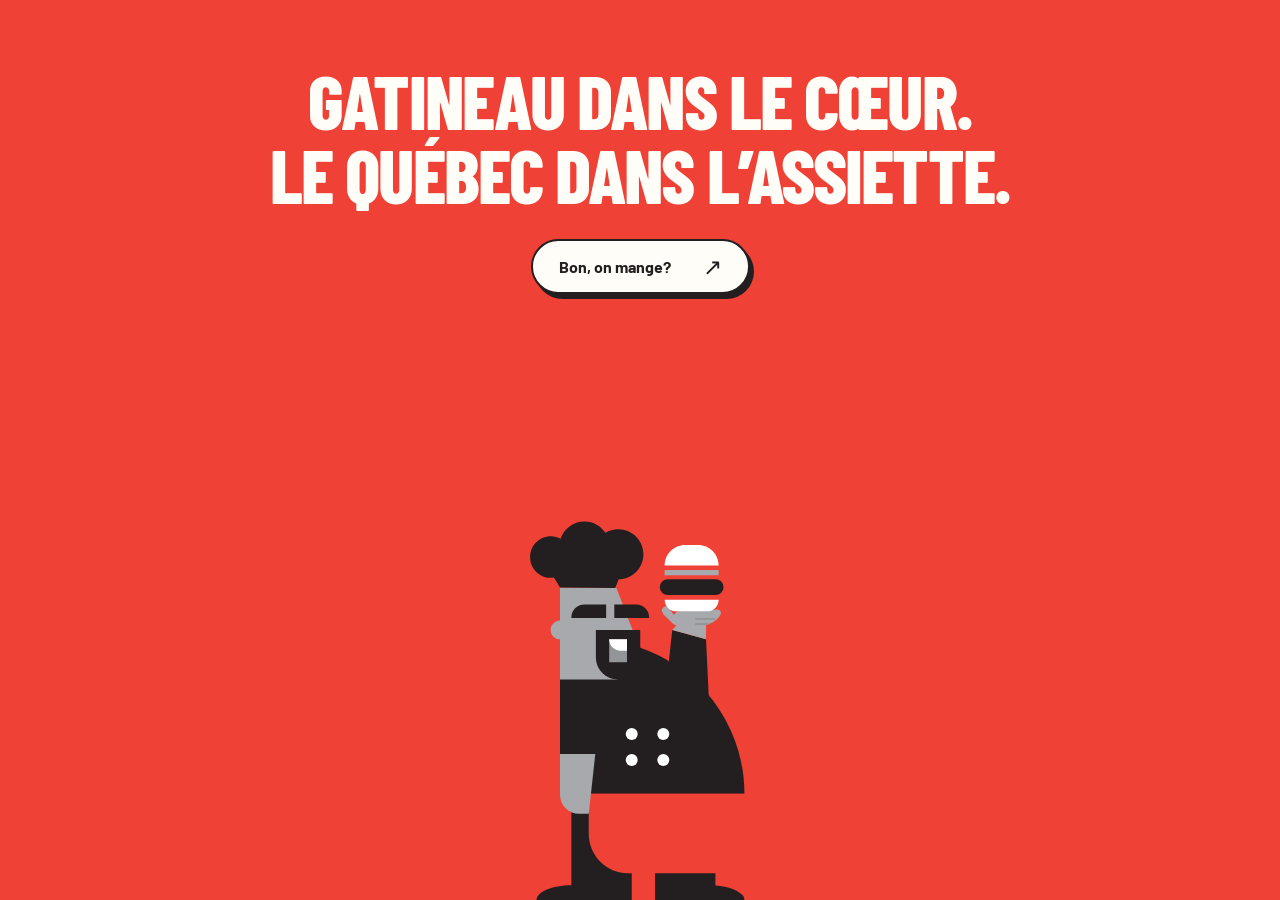
==== commit 4a0402e2: "Refine mascot throw with shoulder rotation and concealed sleeve" ====
--- a/bon-appetit.html
+++ b/bon-appetit.html
@@ -44,8 +44,8 @@
         <rect x="76.69" y="34.09" width="37.6" height="9.37" rx="4.68" ry="4.68" fill="#231f20" />
         <rect x="79.55" y="28.65" width="31.89" height="3.11" fill="#a7a9ac" />
       </g>
-    </g><g class="motion"><g id="chuck-body"><g id="leg-left"><path fill="#231f20" d="M24.49 170h35.63v53.43H3.96c0-4.82 9.19-8.73 20.53-8.73Z" /></g><g id="leg-right"><path fill="#231f20" d="M73.88 170h35.63v44.82c9.71.7 17.13 4.28 17.13 8.61H73.88Z" /></g><g id="torso"><path fill="#231f20" d="M126.64 160.78C126.64 137.79 118.13 116.8 104.1 100.76L80.59 81.51C67.27 73.91 51.86 69.56 35.43 69.56H17.79V160.78Z" /><g id="throw-arm"><animateTransform attributeName="transform" type="translate" dur="6.4s" repeatCount="indefinite" calcMode="linear" keyTimes="0.000000;0.005208;0.010417;0.015625;0.020833;0.026042;0.031250;0.036458;0.041667;0.046875;0.052083;0.057292;0.062500;0.067708;0.072917;0.078125;0.083333;0.088542;0.093750;0.098958;0.104167;0.109375;0.114583;0.119792;0.125000;0.130208;0.135417;0.140625;0.145833;0.151042;0.156250;0.161458;0.166667;0.171875;0.177083;0.182292;0.187500;0.192708;0.197917;0.203125;0.208333;0.213542;0.218750;0.223958;0.229167;0.234375;0.239583;0.244792;0.250000;0.255208;0.260417;0.265625;0.270833;0.276042;0.281250;0.286458;0.291667;0.296875;0.302083;0.307292;0.312500;0.317708;0.322917;0.328125;0.333333;0.338542;0.343750;0.348958;0.354167;0.359375;0.364583;0.369792;0.375000;0.380208;0.385417;0.390625;0.395833;0.401042;0.406250;0.411458;0.416667;0.421875;0.427083;0.432292;0.437500;0.442708;0.447917;0.453125;0.458333;0.463542;0.468750;0.473958;0.479167;0.484375;0.489583;0.494792;0.500000;0.505208;0.510417;0.515625;0.520833;0.526042;0.531250;0.536458;0.541667;0.546875;0.552083;0.557292;0.562500;0.567708;0.572917;0.578125;0.583333;0.588542;0.593750;0.598958;0.604167;0.609375;0.614583;0.619792;0.625000;0.630208;0.635417;0.640625;0.645833;0.651042;0.656250;0.661458;0.666667;0.671875;0.677083;0.682292;0.687500;0.692708;0.697917;0.703125;0.708333;0.713542;0.718750;0.723958;0.729167;0.734375;0.739583;0.744792;0.750000;0.755208;0.760417;0.765625;0.770833;0.776042;0.781250;0.786458;0.791667;0.796875;0.802083;0.807292;0.812500;0.817708;0.822917;0.828125;0.833333;0.838542;0.843750;0.848958;0.854167;0.859375;0.864583;0.869792;0.875000;0.880208;0.885417;0.890625;0.895833;0.901042;0.906250;0.911458;0.916667;0.921875;0.927083;0.932292;0.937500;0.942708;0.947917;0.953125;0.958333;0.963542;0.968750;0.973958;0.979167;0.984375;0.989583;0.994792;1.000000" values="0 0.000;0 0.000;0 0.000;0 0.000;0 0.000;0 0.000;0 0.000;0 0.000;0 0.000;0 0.000;0 0.000;0 0.000;0 0.000;0 0.000;0 0.000;0 0.000;0 0.000;0 0.000;0 0.000;0 0.000;0 0.000;0 0.000;0 0.000;0 0.000;0 0.000;0 0.000;0 0.000;0 0.000;0 0.000;0 0.000;0 0.000;0 0.000;0 0.000;0 0.000;0 0.000;0 0.000;0 0.000;0 0.000;0 0.000;0 0.000;0 0.000;0 0.000;0 0.000;0 0.000;0 0.000;0 0.000;0 0.000;0 0.000;0 0.000;0 0.000;0 0.000;0 0.000;0 0.000;0 0.000;0 0.000;0 0.000;0 0.000;0 0.000;0 0.121;0 0.451;0 0.943;0 1.550;0 2.223;0 2.915;0 3.579;0 4.166;0 4.630;0 4.922;0 4.973;0 4.108;0 2.287;0 -0.136;0 -2.806;0 -5.370;0 -7.474;0 -8.764;0 -8.947;0 -8.407;0 -7.414;0 -6.129;0 -4.715;0 -3.332;0 -2.145;0 -1.313;0 -1.000;0 -0.992;0 -0.968;0 -0.930;0 -0.881;0 -0.822;0 -0.755;0 -0.682;0 -0.604;0 -0.524;0 -0.444;0 -0.364;0 -0.288;0 -0.217;0 -0.153;0 -0.098;0 -0.053;0 -0.021;0 -0.003;0 0.000;0 0.000;0 0.000;0 0.000;0 0.000;0 0.000;0 0.000;0 0.000;0 0.000;0 0.754;0 2.332;0 3.704;0 3.962;0 3.575;0 2.871;0 1.978;0 1.022;0 0.129;0 -0.575;0 -0.962;0 -0.977;0 -0.852;0 -0.657;0 -0.432;0 -0.220;0 -0.062;0 0.000;0 0.000;0 0.000;0 0.000;0 0.000;0 0.000;0 0.000;0 0.000;0 0.000;0 0.000;0 0.000;0 0.000;0 0.000;0 0.000;0 0.000;0 0.000;0 0.000;0 0.000;0 0.000;0 0.000;0 0.000;0 0.000;0 0.000;0 0.000;0 0.000;0 0.000;0 0.000;0 0.000;0 0.000;0 0.000;0 0.000;0 0.000;0 0.000;0 0.000;0 0.000;0 0.000;0 0.000;0 0.000;0 0.000;0 0.000;0 0.000;0 0.000;0 0.000;0 0.000;0 0.000;0 0.000;0 0.000;0 0.000;0 0.000;0 0.000;0 0.000;0 0.000;0 0.000;0 0.000;0 0.000;0 0.000;0 0.000;0 0.000;0 0.000;0 0.000;0 0.000;0 0.000;0 0.000;0 0.000" /><g><path fill="#231f20" d="M80.59 81.51L84.05 64.02L103.97 69.56L104.1 100.76L91 108Z" /><polygon points="103.97 69.56 103.97 61 86.87 61 84.05 64.02 103.97 69.56" fill="#a7a9ac" />
-      <g id="serving-hand"><path fill="#a7a9ac" d="M85 55L82 51Q80 49 78.5 51Q77 52.5 79 55L84 60Q85 61 88 62L88 65H104V61Q109 60 112 56Q114 53 111 52L87 53Z" /><path fill="none" stroke="#939598" stroke-width="1.1" stroke-linecap="round" d="M98 57.5H109M98 60.5H105" /></g><animateTransform attributeName="transform" type="rotate" dur="6.4s" repeatCount="indefinite" calcMode="linear" keyTimes="0.000000;0.005208;0.010417;0.015625;0.020833;0.026042;0.031250;0.036458;0.041667;0.046875;0.052083;0.057292;0.062500;0.067708;0.072917;0.078125;0.083333;0.088542;0.093750;0.098958;0.104167;0.109375;0.114583;0.119792;0.125000;0.130208;0.135417;0.140625;0.145833;0.151042;0.156250;0.161458;0.166667;0.171875;0.177083;0.182292;0.187500;0.192708;0.197917;0.203125;0.208333;0.213542;0.218750;0.223958;0.229167;0.234375;0.239583;0.244792;0.250000;0.255208;0.260417;0.265625;0.270833;0.276042;0.281250;0.286458;0.291667;0.296875;0.302083;0.307292;0.312500;0.317708;0.322917;0.328125;0.333333;0.338542;0.343750;0.348958;0.354167;0.359375;0.364583;0.369792;0.375000;0.380208;0.385417;0.390625;0.395833;0.401042;0.406250;0.411458;0.416667;0.421875;0.427083;0.432292;0.437500;0.442708;0.447917;0.453125;0.458333;0.463542;0.468750;0.473958;0.479167;0.484375;0.489583;0.494792;0.500000;0.505208;0.510417;0.515625;0.520833;0.526042;0.531250;0.536458;0.541667;0.546875;0.552083;0.557292;0.562500;0.567708;0.572917;0.578125;0.583333;0.588542;0.593750;0.598958;0.604167;0.609375;0.614583;0.619792;0.625000;0.630208;0.635417;0.640625;0.645833;0.651042;0.656250;0.661458;0.666667;0.671875;0.677083;0.682292;0.687500;0.692708;0.697917;0.703125;0.708333;0.713542;0.718750;0.723958;0.729167;0.734375;0.739583;0.744792;0.750000;0.755208;0.760417;0.765625;0.770833;0.776042;0.781250;0.786458;0.791667;0.796875;0.802083;0.807292;0.812500;0.817708;0.822917;0.828125;0.833333;0.838542;0.843750;0.848958;0.854167;0.859375;0.864583;0.869792;0.875000;0.880208;0.885417;0.890625;0.895833;0.901042;0.906250;0.911458;0.916667;0.921875;0.927083;0.932292;0.937500;0.942708;0.947917;0.953125;0.958333;0.963542;0.968750;0.973958;0.979167;0.984375;0.989583;0.994792;1.000000" values="0.000 89 99;0.000 89 99;0.000 89 99;0.000 89 99;0.000 89 99;0.000 89 99;0.000 89 99;0.000 89 99;0.000 89 99;0.000 89 99;0.000 89 99;0.000 89 99;0.000 89 99;0.000 89 99;0.000 89 99;0.000 89 99;0.000 89 99;0.000 89 99;0.000 89 99;0.000 89 99;0.000 89 99;0.000 89 99;0.000 89 99;0.000 89 99;0.000 89 99;0.000 89 99;0.000 89 99;0.000 89 99;0.000 89 99;0.000 89 99;0.000 89 99;0.000 89 99;0.000 89 99;0.000 89 99;0.000 89 99;0.000 89 99;0.000 89 99;0.000 89 99;0.000 89 99;0.000 89 99;0.000 89 99;0.000 89 99;0.000 89 99;0.000 89 99;0.000 89 99;0.000 89 99;0.000 89 99;0.000 89 99;0.000 89 99;0.000 89 99;0.000 89 99;0.000 89 99;0.000 89 99;0.000 89 99;0.000 89 99;0.000 89 99;0.000 89 99;0.000 89 99;0.314 89 99;1.172 89 99;2.452 89 99;4.029 89 99;5.779 89 99;7.579 89 99;9.304 89 99;10.832 89 99;12.037 89 99;12.797 89 99;12.948 89 99;11.279 89 99;7.768 89 99;3.096 89 99;-2.055 89 99;-7.000 89 99;-11.058 89 99;-13.545 89 99;-13.922 89 99;-13.146 89 99;-11.770 89 99;-10.087 89 99;-8.390 89 99;-6.970 89 99;-6.120 89 99;-5.989 89 99;-5.905 89 99;-5.745 89 99;-5.518 89 99;-5.232 89 99;-4.898 89 99;-4.523 89 99;-4.117 89 99;-3.689 89 99;-3.246 89 99;-2.799 89 99;-2.355 89 99;-1.925 89 99;-1.516 89 99;-1.138 89 99;-0.799 89 99;-0.508 89 99;-0.275 89 99;-0.108 89 99;-0.016 89 99;0.000 89 99;0.000 89 99;0.000 89 99;0.000 89 99;0.000 89 99;0.000 89 99;0.000 89 99;0.000 89 99;0.000 89 99;1.509 89 99;4.664 89 99;7.407 89 99;7.893 89 99;6.825 89 99;4.933 89 99;2.620 89 99;0.286 89 99;-1.666 89 99;-2.835 89 99;-2.962 89 99;-2.688 89 99;-2.222 89 99;-1.650 89 99;-1.056 89 99;-0.526 89 99;-0.146 89 99;0.000 89 99;0.000 89 99;0.000 89 99;0.000 89 99;0.000 89 99;0.000 89 99;0.000 89 99;0.000 89 99;0.000 89 99;0.000 89 99;0.000 89 99;0.000 89 99;0.000 89 99;0.000 89 99;0.000 89 99;0.000 89 99;0.000 89 99;0.000 89 99;0.000 89 99;0.000 89 99;0.000 89 99;0.000 89 99;0.000 89 99;0.000 89 99;0.000 89 99;0.000 89 99;0.000 89 99;0.000 89 99;0.000 89 99;0.000 89 99;0.000 89 99;0.000 89 99;0.000 89 99;0.000 89 99;0.000 89 99;0.000 89 99;0.000 89 99;0.000 89 99;0.000 89 99;0.000 89 99;0.000 89 99;0.000 89 99;0.000 89 99;0.000 89 99;0.000 89 99;0.000 89 99;0.000 89 99;0.000 89 99;0.000 89 99;0.000 89 99;0.000 89 99;0.000 89 99;0.000 89 99;0.000 89 99;0.000 89 99;0.000 89 99;0.000 89 99;0.000 89 99;0.000 89 99;0.000 89 99;0.000 89 99;0.000 89 99;0.000 89 99;0.000 89 99" /></g></g><g id="head"><path d="M63.73,72.13l-12.69-32.96H17.79v19.31c-3.06,0-5.54,2.48-5.54,5.54s2.48,5.54,5.54,5.54v23.68h31.45c10.9,0,18.41-10.94,14.5-21.12Z" fill="#a7a9ac" />
+    </g><g class="motion"><g id="chuck-body"><g id="leg-left"><path fill="#231f20" d="M24.49 170h35.63v53.43H3.96c0-4.82 9.19-8.73 20.53-8.73Z" /></g><g id="leg-right"><path fill="#231f20" d="M73.88 170h35.63v44.82c9.71.7 17.13 4.28 17.13 8.61H73.88Z" /></g><g id="torso"><g id="throw-arm"><path fill="#231f20" d="M60 89L81 92L84.05 64.02L103.97 69.56L106 112Q106 124 94 121L59 107Z" /><polygon points="103.97 69.56 103.97 61 86.87 61 84.05 64.02 103.97 69.56" fill="#a7a9ac" />
+      <g id="serving-hand"><path fill="#a7a9ac" d="M85 55L82 51Q80 49 78.5 51Q77 52.5 79 55L84 60Q85 61 88 62L88 65H104V61Q109 60 112 56Q114 53 111 52L87 53Z" /><path fill="none" stroke="#939598" stroke-width="1.1" stroke-linecap="round" d="M98 57.5H109M98 60.5H105" /></g><animateTransform attributeName="transform" type="rotate" dur="6.4s" repeatCount="indefinite" calcMode="linear" keyTimes="0.000000;0.005208;0.010417;0.015625;0.020833;0.026042;0.031250;0.036458;0.041667;0.046875;0.052083;0.057292;0.062500;0.067708;0.072917;0.078125;0.083333;0.088542;0.093750;0.098958;0.104167;0.109375;0.114583;0.119792;0.125000;0.130208;0.135417;0.140625;0.145833;0.151042;0.156250;0.161458;0.166667;0.171875;0.177083;0.182292;0.187500;0.192708;0.197917;0.203125;0.208333;0.213542;0.218750;0.223958;0.229167;0.234375;0.239583;0.244792;0.250000;0.255208;0.260417;0.265625;0.270833;0.276042;0.281250;0.286458;0.291667;0.296875;0.302083;0.307292;0.312500;0.317708;0.322917;0.328125;0.333333;0.338542;0.343750;0.348958;0.354167;0.359375;0.364583;0.369792;0.375000;0.380208;0.385417;0.390625;0.395833;0.401042;0.406250;0.411458;0.416667;0.421875;0.427083;0.432292;0.437500;0.442708;0.447917;0.453125;0.458333;0.463542;0.468750;0.473958;0.479167;0.484375;0.489583;0.494792;0.500000;0.505208;0.510417;0.515625;0.520833;0.526042;0.531250;0.536458;0.541667;0.546875;0.552083;0.557292;0.562500;0.567708;0.572917;0.578125;0.583333;0.588542;0.593750;0.598958;0.604167;0.609375;0.614583;0.619792;0.625000;0.630208;0.635417;0.640625;0.645833;0.651042;0.656250;0.661458;0.666667;0.671875;0.677083;0.682292;0.687500;0.692708;0.697917;0.703125;0.708333;0.713542;0.718750;0.723958;0.729167;0.734375;0.739583;0.744792;0.750000;0.755208;0.760417;0.765625;0.770833;0.776042;0.781250;0.786458;0.791667;0.796875;0.802083;0.807292;0.812500;0.817708;0.822917;0.828125;0.833333;0.838542;0.843750;0.848958;0.854167;0.859375;0.864583;0.869792;0.875000;0.880208;0.885417;0.890625;0.895833;0.901042;0.906250;0.911458;0.916667;0.921875;0.927083;0.932292;0.937500;0.942708;0.947917;0.953125;0.958333;0.963542;0.968750;0.973958;0.979167;0.984375;0.989583;0.994792;1.000000" values="0.000 70 103;0.000 70 103;0.000 70 103;0.000 70 103;0.000 70 103;0.000 70 103;0.000 70 103;0.000 70 103;0.000 70 103;0.000 70 103;0.000 70 103;0.000 70 103;0.000 70 103;0.000 70 103;0.000 70 103;0.000 70 103;0.000 70 103;0.000 70 103;0.000 70 103;0.000 70 103;0.000 70 103;0.000 70 103;0.000 70 103;0.000 70 103;0.000 70 103;0.000 70 103;0.000 70 103;0.000 70 103;0.000 70 103;0.000 70 103;0.000 70 103;0.000 70 103;0.000 70 103;0.000 70 103;0.000 70 103;0.000 70 103;0.000 70 103;0.000 70 103;0.000 70 103;0.000 70 103;0.000 70 103;0.000 70 103;0.000 70 103;0.000 70 103;0.000 70 103;0.000 70 103;0.000 70 103;0.000 70 103;0.000 70 103;0.000 70 103;0.000 70 103;0.000 70 103;0.000 70 103;0.000 70 103;0.000 70 103;0.000 70 103;0.000 70 103;0.000 70 103;0.433 70 103;1.630 70 103;3.438 70 103;5.704 70 103;8.275 70 103;11.000 70 103;13.725 70 103;16.296 70 103;18.563 70 103;20.370 70 103;21.567 70 103;22.000 70 103;19.895 70 103;14.526 70 103;7.312 70 103;-0.328 70 103;-6.974 70 103;-11.208 70 103;-11.951 70 103;-11.451 70 103;-10.550 70 103;-9.419 70 103;-8.228 70 103;-7.148 70 103;-6.349 70 103;-6.003 70 103;-5.960 70 103;-5.830 70 103;-5.620 70 103;-5.339 70 103;-4.999 70 103;-4.611 70 103;-4.185 70 103;-3.731 70 103;-3.262 70 103;-2.786 70 103;-2.315 70 103;-1.859 70 103;-1.430 70 103;-1.038 70 103;-0.692 70 103;-0.406 70 103;-0.187 70 103;-0.049 70 103;0.000 70 103;0.000 70 103;0.000 70 103;0.000 70 103;0.000 70 103;0.000 70 103;0.000 70 103;0.000 70 103;0.000 70 103;0.000 70 103;1.002 70 103;3.250 70 103;5.612 70 103;6.954 70 103;6.735 70 103;5.783 70 103;4.353 70 103;2.673 70 103;0.970 70 103;-0.528 70 103;-1.594 70 103;-2.000 70 103;-1.931 70 103;-1.748 70 103;-1.481 70 103;-1.166 70 103;-0.834 70 103;-0.519 70 103;-0.252 70 103;-0.069 70 103;0.000 70 103;0.000 70 103;0.000 70 103;0.000 70 103;0.000 70 103;0.000 70 103;0.000 70 103;0.000 70 103;0.000 70 103;0.000 70 103;0.000 70 103;0.000 70 103;0.000 70 103;0.000 70 103;0.000 70 103;0.000 70 103;0.000 70 103;0.000 70 103;0.000 70 103;0.000 70 103;0.000 70 103;0.000 70 103;0.000 70 103;0.000 70 103;0.000 70 103;0.000 70 103;0.000 70 103;0.000 70 103;0.000 70 103;0.000 70 103;0.000 70 103;0.000 70 103;0.000 70 103;0.000 70 103;0.000 70 103;0.000 70 103;0.000 70 103;0.000 70 103;0.000 70 103;0.000 70 103;0.000 70 103;0.000 70 103;0.000 70 103;0.000 70 103;0.000 70 103;0.000 70 103;0.000 70 103;0.000 70 103;0.000 70 103;0.000 70 103;0.000 70 103;0.000 70 103;0.000 70 103;0.000 70 103;0.000 70 103;0.000 70 103;0.000 70 103;0.000 70 103;0.000 70 103;0.000 70 103;0.000 70 103" /></g><path fill="#231f20" d="M126.64 160.78C126.64 137.79 118.13 116.8 104.1 100.76L80.59 81.51C67.27 73.91 51.86 69.56 35.43 69.56H17.79V160.78Z" /><g id="head"><path d="M63.73,72.13l-12.69-32.96H17.79v19.31c-3.06,0-5.54,2.48-5.54,5.54s2.48,5.54,5.54,5.54v23.68h31.45c10.9,0,18.41-10.94,14.5-21.12Z" fill="#a7a9ac" />
       <path d="M38.95,64.02h26.2v16.13c0,7.23-5.87,13.1-13.1,13.1h0c-7.23,0-13.1-5.87-13.1-13.1v-16.13h0Z" fill="#231f20" />
       <rect x="46.81" y="69.57" width="10.5" height="13.52" fill="#939598" />
       <path d="M46.81,69.57h10.5v6.76h-3.74c-3.73,0-6.76-3.03-6.76-6.76h0Z" fill="#fff" />
@@ -58,10 +58,10 @@
       <circle cx="78.76" cy="125.5" r="3.53" fill="#fff" />
       <circle cx="78.76" cy="140.79" r="3.53" fill="#fff" />
       <g id="free-arm"><path d="M34.75,172.49h-5.74c-6.2,0-11.23-5.03-11.23-11.23v-24h20.83l-3.86,35.23Z" fill="#a7a9ac" />
-      <animateTransform attributeName="transform" type="rotate" dur="6.4s" repeatCount="indefinite" calcMode="linear" keyTimes="0.000000;0.005208;0.010417;0.015625;0.020833;0.026042;0.031250;0.036458;0.041667;0.046875;0.052083;0.057292;0.062500;0.067708;0.072917;0.078125;0.083333;0.088542;0.093750;0.098958;0.104167;0.109375;0.114583;0.119792;0.125000;0.130208;0.135417;0.140625;0.145833;0.151042;0.156250;0.161458;0.166667;0.171875;0.177083;0.182292;0.187500;0.192708;0.197917;0.203125;0.208333;0.213542;0.218750;0.223958;0.229167;0.234375;0.239583;0.244792;0.250000;0.255208;0.260417;0.265625;0.270833;0.276042;0.281250;0.286458;0.291667;0.296875;0.302083;0.307292;0.312500;0.317708;0.322917;0.328125;0.333333;0.338542;0.343750;0.348958;0.354167;0.359375;0.364583;0.369792;0.375000;0.380208;0.385417;0.390625;0.395833;0.401042;0.406250;0.411458;0.416667;0.421875;0.427083;0.432292;0.437500;0.442708;0.447917;0.453125;0.458333;0.463542;0.468750;0.473958;0.479167;0.484375;0.489583;0.494792;0.500000;0.505208;0.510417;0.515625;0.520833;0.526042;0.531250;0.536458;0.541667;0.546875;0.552083;0.557292;0.562500;0.567708;0.572917;0.578125;0.583333;0.588542;0.593750;0.598958;0.604167;0.609375;0.614583;0.619792;0.625000;0.630208;0.635417;0.640625;0.645833;0.651042;0.656250;0.661458;0.666667;0.671875;0.677083;0.682292;0.687500;0.692708;0.697917;0.703125;0.708333;0.713542;0.718750;0.723958;0.729167;0.734375;0.739583;0.744792;0.750000;0.755208;0.760417;0.765625;0.770833;0.776042;0.781250;0.786458;0.791667;0.796875;0.802083;0.807292;0.812500;0.817708;0.822917;0.828125;0.833333;0.838542;0.843750;0.848958;0.854167;0.859375;0.864583;0.869792;0.875000;0.880208;0.885417;0.890625;0.895833;0.901042;0.906250;0.911458;0.916667;0.921875;0.927083;0.932292;0.937500;0.942708;0.947917;0.953125;0.958333;0.963542;0.968750;0.973958;0.979167;0.984375;0.989583;0.994792;1.000000" values="0.000 27 138;0.000 27 138;0.000 27 138;0.000 27 138;0.000 27 138;0.000 27 138;0.000 27 138;0.000 27 138;0.000 27 138;0.000 27 138;0.000 27 138;0.000 27 138;0.000 27 138;0.000 27 138;0.000 27 138;0.000 27 138;0.000 27 138;0.000 27 138;0.000 27 138;0.000 27 138;0.000 27 138;0.000 27 138;0.000 27 138;0.000 27 138;0.000 27 138;0.000 27 138;0.000 27 138;0.000 27 138;0.000 27 138;0.000 27 138;0.000 27 138;0.000 27 138;0.000 27 138;0.000 27 138;0.000 27 138;0.000 27 138;0.000 27 138;0.000 27 138;0.000 27 138;0.000 27 138;0.000 27 138;0.000 27 138;0.000 27 138;0.000 27 138;0.000 27 138;0.000 27 138;0.000 27 138;0.000 27 138;0.000 27 138;0.000 27 138;0.000 27 138;0.000 27 138;0.000 27 138;0.000 27 138;0.000 27 138;0.000 27 138;0.000 27 138;0.000 27 138;0.000 27 138;0.000 27 138;0.000 27 138;0.000 27 138;0.000 27 138;0.000 27 138;0.000 27 138;0.000 27 138;0.000 27 138;0.059 27 138;0.222 27 138;0.469 27 138;0.778 27 138;1.128 27 138;1.500 27 138;1.872 27 138;2.222 27 138;2.531 27 138;2.778 27 138;2.941 27 138;3.000 27 138;2.992 27 138;2.968 27 138;2.930 27 138;2.878 27 138;2.814 27 138;2.739 27 138;2.652 27 138;2.557 27 138;2.452 27 138;2.341 27 138;2.222 27 138;2.098 27 138;1.970 27 138;1.838 27 138;1.704 27 138;1.568 27 138;1.432 27 138;1.296 27 138;1.162 27 138;1.030 27 138;0.902 27 138;0.778 27 138;0.659 27 138;0.548 27 138;0.443 27 138;0.348 27 138;0.261 27 138;0.186 27 138;0.122 27 138;0.070 27 138;0.032 27 138;0.008 27 138;-0.000 27 138;-0.377 27 138;-1.166 27 138;-1.852 27 138;-1.995 27 138;-1.947 27 138;-1.852 27 138;-1.718 27 138;-1.554 27 138;-1.367 27 138;-1.166 27 138;-0.958 27 138;-0.752 27 138;-0.556 27 138;-0.377 27 138;-0.224 27 138;-0.105 27 138;-0.028 27 138;0.000 27 138;0.000 27 138;0.000 27 138;0.000 27 138;0.000 27 138;0.000 27 138;0.000 27 138;0.000 27 138;0.000 27 138;0.000 27 138;0.000 27 138;0.000 27 138;0.000 27 138;0.000 27 138;0.000 27 138;0.000 27 138;0.000 27 138;0.000 27 138;0.000 27 138;0.000 27 138;0.000 27 138;0.000 27 138;0.000 27 138;0.000 27 138;0.000 27 138;0.000 27 138;0.000 27 138;0.000 27 138;0.000 27 138;0.000 27 138;0.000 27 138;0.000 27 138;0.000 27 138;0.000 27 138;0.000 27 138;0.000 27 138;0.000 27 138;0.000 27 138;0.000 27 138;0.000 27 138;0.000 27 138;0.000 27 138;0.000 27 138;0.000 27 138;0.000 27 138;0.000 27 138;0.000 27 138;0.000 27 138;0.000 27 138;0.000 27 138;0.000 27 138;0.000 27 138;0.000 27 138;0.000 27 138;0.000 27 138;0.000 27 138;0.000 27 138;0.000 27 138;0.000 27 138;0.000 27 138;0.000 27 138;0.000 27 138;0.000 27 138;0.000 27 138" /></g><g id="burger"><animateTransform attributeName="transform" type="translate" dur="6.4s" repeatCount="indefinite" calcMode="linear" keyTimes="0.000000;0.005208;0.010417;0.015625;0.020833;0.026042;0.031250;0.036458;0.041667;0.046875;0.052083;0.057292;0.062500;0.067708;0.072917;0.078125;0.083333;0.088542;0.093750;0.098958;0.104167;0.109375;0.114583;0.119792;0.125000;0.130208;0.135417;0.140625;0.145833;0.151042;0.156250;0.161458;0.166667;0.171875;0.177083;0.182292;0.187500;0.192708;0.197917;0.203125;0.208333;0.213542;0.218750;0.223958;0.229167;0.234375;0.239583;0.244792;0.250000;0.255208;0.260417;0.265625;0.270833;0.276042;0.281250;0.286458;0.291667;0.296875;0.302083;0.307292;0.312500;0.317708;0.322917;0.328125;0.333333;0.338542;0.343750;0.348958;0.354167;0.359375;0.364583;0.369792;0.375000;0.380208;0.385417;0.390625;0.395833;0.401042;0.406250;0.411458;0.416667;0.421875;0.427083;0.432292;0.437500;0.442708;0.447917;0.453125;0.458333;0.463542;0.468750;0.473958;0.479167;0.484375;0.489583;0.494792;0.500000;0.505208;0.510417;0.515625;0.520833;0.526042;0.531250;0.536458;0.541667;0.546875;0.552083;0.557292;0.562500;0.567708;0.572917;0.578125;0.583333;0.588542;0.593750;0.598958;0.604167;0.609375;0.614583;0.619792;0.625000;0.630208;0.635417;0.640625;0.645833;0.651042;0.656250;0.661458;0.666667;0.671875;0.677083;0.682292;0.687500;0.692708;0.697917;0.703125;0.708333;0.713542;0.718750;0.723958;0.729167;0.734375;0.739583;0.744792;0.750000;0.755208;0.760417;0.765625;0.770833;0.776042;0.781250;0.786458;0.791667;0.796875;0.802083;0.807292;0.812500;0.817708;0.822917;0.828125;0.833333;0.838542;0.843750;0.848958;0.854167;0.859375;0.864583;0.869792;0.875000;0.880208;0.885417;0.890625;0.895833;0.901042;0.906250;0.911458;0.916667;0.921875;0.927083;0.932292;0.937500;0.942708;0.947917;0.953125;0.958333;0.963542;0.968750;0.973958;0.979167;0.984375;0.989583;0.994792;1.000000" values="0.000 0.000;0.000 0.000;0.000 0.000;0.000 0.000;0.000 0.000;0.000 0.000;0.000 0.000;0.000 0.000;0.000 0.000;0.000 0.000;0.000 0.000;0.000 0.000;0.000 0.000;0.000 0.000;0.000 0.000;0.000 0.000;0.000 0.000;0.000 0.000;0.000 0.000;0.000 0.000;0.000 0.000;0.000 0.000;0.000 0.000;0.000 0.000;0.000 0.000;0.000 0.000;0.000 0.000;0.000 0.000;0.000 0.000;0.000 0.000;0.000 0.000;0.000 0.000;0.000 0.000;0.000 0.000;0.000 0.000;0.000 0.000;0.000 0.000;0.000 0.000;0.000 0.000;0.000 0.000;0.000 0.000;0.000 0.000;0.000 0.000;0.000 0.000;0.000 0.000;0.000 0.000;0.000 0.000;0.000 0.000;0.000 0.000;0.000 0.000;0.000 0.000;0.000 0.000;0.000 0.000;0.000 0.000;0.000 0.000;0.000 0.000;0.000 0.000;0.000 0.000;0.359 0.157;1.340 0.597;2.799 1.281;4.591 2.168;6.569 3.209;8.591 4.344;10.516 5.491;12.207 6.554;13.532 7.425;14.362 7.988;14.527 8.094;12.700 6.644;8.803 3.766;3.531 0.311;-2.355 -2.997;-8.039 -5.673;-12.697 -7.502;-15.538 -8.460;-15.874 -11.921;-15.421 -19.828;-14.967 -27.251;-14.514 -34.188;-14.060 -40.639;-13.606 -46.606;-13.153 -52.088;-12.699 -57.084;-12.246 -61.595;-11.792 -65.621;-11.339 -69.162;-10.885 -72.217;-10.432 -74.788;-9.978 -76.873;-9.525 -78.473;-9.071 -79.588;-8.617 -80.218;-8.164 -80.362;-7.710 -80.022;-7.257 -79.196;-6.803 -77.885;-6.350 -76.089;-5.896 -73.808;-5.443 -71.041;-4.989 -67.790;-4.535 -64.053;-4.082 -59.831;-3.628 -55.124;-3.175 -49.931;-2.721 -44.254;-2.268 -38.091;-1.814 -31.443;-1.361 -24.310;-0.907 -16.692;-0.454 -8.589;0.000 0.000;1.724 0.948;5.310 3.077;8.399 5.088;8.943 5.474;7.746 4.811;5.615 3.672;2.990 2.343;0.327 1.055;-1.910 -0.032;-3.251 -0.815;-3.397 -1.210;-3.082 -1.209;-2.547 -1.055;-1.890 -0.816;-1.210 -0.540;-0.602 -0.277;-0.167 -0.078;0.000 0.000;0.000 0.000;0.000 0.000;0.000 0.000;0.000 0.000;0.000 0.000;0.000 0.000;0.000 0.000;0.000 0.000;0.000 0.000;0.000 0.000;0.000 0.000;0.000 0.000;0.000 0.000;0.000 0.000;0.000 0.000;0.000 0.000;0.000 0.000;0.000 0.000;0.000 0.000;0.000 0.000;0.000 0.000;0.000 0.000;0.000 0.000;0.000 0.000;0.000 0.000;0.000 0.000;0.000 0.000;0.000 0.000;0.000 0.000;0.000 0.000;0.000 0.000;0.000 0.000;0.000 0.000;0.000 0.000;0.000 0.000;0.000 0.000;0.000 0.000;0.000 0.000;0.000 0.000;0.000 0.000;0.000 0.000;0.000 0.000;0.000 0.000;0.000 0.000;0.000 0.000;0.000 0.000;0.000 0.000;0.000 0.000;0.000 0.000;0.000 0.000;0.000 0.000;0.000 0.000;0.000 0.000;0.000 0.000;0.000 0.000;0.000 0.000;0.000 0.000;0.000 0.000;0.000 0.000;0.000 0.000;0.000 0.000;0.000 0.000;0.000 0.000" /><g><g>
+      <animateTransform attributeName="transform" type="rotate" dur="6.4s" repeatCount="indefinite" calcMode="linear" keyTimes="0.000000;0.005208;0.010417;0.015625;0.020833;0.026042;0.031250;0.036458;0.041667;0.046875;0.052083;0.057292;0.062500;0.067708;0.072917;0.078125;0.083333;0.088542;0.093750;0.098958;0.104167;0.109375;0.114583;0.119792;0.125000;0.130208;0.135417;0.140625;0.145833;0.151042;0.156250;0.161458;0.166667;0.171875;0.177083;0.182292;0.187500;0.192708;0.197917;0.203125;0.208333;0.213542;0.218750;0.223958;0.229167;0.234375;0.239583;0.244792;0.250000;0.255208;0.260417;0.265625;0.270833;0.276042;0.281250;0.286458;0.291667;0.296875;0.302083;0.307292;0.312500;0.317708;0.322917;0.328125;0.333333;0.338542;0.343750;0.348958;0.354167;0.359375;0.364583;0.369792;0.375000;0.380208;0.385417;0.390625;0.395833;0.401042;0.406250;0.411458;0.416667;0.421875;0.427083;0.432292;0.437500;0.442708;0.447917;0.453125;0.458333;0.463542;0.468750;0.473958;0.479167;0.484375;0.489583;0.494792;0.500000;0.505208;0.510417;0.515625;0.520833;0.526042;0.531250;0.536458;0.541667;0.546875;0.552083;0.557292;0.562500;0.567708;0.572917;0.578125;0.583333;0.588542;0.593750;0.598958;0.604167;0.609375;0.614583;0.619792;0.625000;0.630208;0.635417;0.640625;0.645833;0.651042;0.656250;0.661458;0.666667;0.671875;0.677083;0.682292;0.687500;0.692708;0.697917;0.703125;0.708333;0.713542;0.718750;0.723958;0.729167;0.734375;0.739583;0.744792;0.750000;0.755208;0.760417;0.765625;0.770833;0.776042;0.781250;0.786458;0.791667;0.796875;0.802083;0.807292;0.812500;0.817708;0.822917;0.828125;0.833333;0.838542;0.843750;0.848958;0.854167;0.859375;0.864583;0.869792;0.875000;0.880208;0.885417;0.890625;0.895833;0.901042;0.906250;0.911458;0.916667;0.921875;0.927083;0.932292;0.937500;0.942708;0.947917;0.953125;0.958333;0.963542;0.968750;0.973958;0.979167;0.984375;0.989583;0.994792;1.000000" values="0.000 27 138;0.000 27 138;0.000 27 138;0.000 27 138;0.000 27 138;0.000 27 138;0.000 27 138;0.000 27 138;0.000 27 138;0.000 27 138;0.000 27 138;0.000 27 138;0.000 27 138;0.000 27 138;0.000 27 138;0.000 27 138;0.000 27 138;0.000 27 138;0.000 27 138;0.000 27 138;0.000 27 138;0.000 27 138;0.000 27 138;0.000 27 138;0.000 27 138;0.000 27 138;0.000 27 138;0.000 27 138;0.000 27 138;0.000 27 138;0.000 27 138;0.000 27 138;0.000 27 138;0.000 27 138;0.000 27 138;0.000 27 138;0.000 27 138;0.000 27 138;0.000 27 138;0.000 27 138;0.000 27 138;0.000 27 138;0.000 27 138;0.000 27 138;0.000 27 138;0.000 27 138;0.000 27 138;0.000 27 138;0.000 27 138;0.000 27 138;0.000 27 138;0.000 27 138;0.000 27 138;0.000 27 138;0.000 27 138;0.000 27 138;0.000 27 138;0.000 27 138;0.000 27 138;0.000 27 138;0.000 27 138;0.000 27 138;0.000 27 138;0.000 27 138;0.000 27 138;0.000 27 138;0.000 27 138;0.059 27 138;0.222 27 138;0.469 27 138;0.778 27 138;1.128 27 138;1.500 27 138;1.872 27 138;2.222 27 138;2.531 27 138;2.778 27 138;2.941 27 138;3.000 27 138;2.992 27 138;2.968 27 138;2.930 27 138;2.878 27 138;2.814 27 138;2.739 27 138;2.652 27 138;2.557 27 138;2.452 27 138;2.341 27 138;2.222 27 138;2.098 27 138;1.970 27 138;1.838 27 138;1.704 27 138;1.568 27 138;1.432 27 138;1.296 27 138;1.162 27 138;1.030 27 138;0.902 27 138;0.778 27 138;0.659 27 138;0.548 27 138;0.443 27 138;0.348 27 138;0.261 27 138;0.186 27 138;0.122 27 138;0.070 27 138;0.032 27 138;0.008 27 138;-0.000 27 138;-0.377 27 138;-1.166 27 138;-1.852 27 138;-1.995 27 138;-1.947 27 138;-1.852 27 138;-1.718 27 138;-1.554 27 138;-1.367 27 138;-1.166 27 138;-0.958 27 138;-0.752 27 138;-0.556 27 138;-0.377 27 138;-0.224 27 138;-0.105 27 138;-0.028 27 138;0.000 27 138;0.000 27 138;0.000 27 138;0.000 27 138;0.000 27 138;0.000 27 138;0.000 27 138;0.000 27 138;0.000 27 138;0.000 27 138;0.000 27 138;0.000 27 138;0.000 27 138;0.000 27 138;0.000 27 138;0.000 27 138;0.000 27 138;0.000 27 138;0.000 27 138;0.000 27 138;0.000 27 138;0.000 27 138;0.000 27 138;0.000 27 138;0.000 27 138;0.000 27 138;0.000 27 138;0.000 27 138;0.000 27 138;0.000 27 138;0.000 27 138;0.000 27 138;0.000 27 138;0.000 27 138;0.000 27 138;0.000 27 138;0.000 27 138;0.000 27 138;0.000 27 138;0.000 27 138;0.000 27 138;0.000 27 138;0.000 27 138;0.000 27 138;0.000 27 138;0.000 27 138;0.000 27 138;0.000 27 138;0.000 27 138;0.000 27 138;0.000 27 138;0.000 27 138;0.000 27 138;0.000 27 138;0.000 27 138;0.000 27 138;0.000 27 138;0.000 27 138;0.000 27 138;0.000 27 138;0.000 27 138;0.000 27 138;0.000 27 138;0.000 27 138" /></g><g id="burger"><animateTransform attributeName="transform" type="translate" dur="6.4s" repeatCount="indefinite" calcMode="linear" keyTimes="0.000000;0.005208;0.010417;0.015625;0.020833;0.026042;0.031250;0.036458;0.041667;0.046875;0.052083;0.057292;0.062500;0.067708;0.072917;0.078125;0.083333;0.088542;0.093750;0.098958;0.104167;0.109375;0.114583;0.119792;0.125000;0.130208;0.135417;0.140625;0.145833;0.151042;0.156250;0.161458;0.166667;0.171875;0.177083;0.182292;0.187500;0.192708;0.197917;0.203125;0.208333;0.213542;0.218750;0.223958;0.229167;0.234375;0.239583;0.244792;0.250000;0.255208;0.260417;0.265625;0.270833;0.276042;0.281250;0.286458;0.291667;0.296875;0.302083;0.307292;0.312500;0.317708;0.322917;0.328125;0.333333;0.338542;0.343750;0.348958;0.354167;0.359375;0.364583;0.369792;0.375000;0.380208;0.385417;0.390625;0.395833;0.401042;0.406250;0.411458;0.416667;0.421875;0.427083;0.432292;0.437500;0.442708;0.447917;0.453125;0.458333;0.463542;0.468750;0.473958;0.479167;0.484375;0.489583;0.494792;0.500000;0.505208;0.510417;0.515625;0.520833;0.526042;0.531250;0.536458;0.541667;0.546875;0.552083;0.557292;0.562500;0.567708;0.572917;0.578125;0.583333;0.588542;0.593750;0.598958;0.604167;0.609375;0.614583;0.619792;0.625000;0.630208;0.635417;0.640625;0.645833;0.651042;0.656250;0.661458;0.666667;0.671875;0.677083;0.682292;0.687500;0.692708;0.697917;0.703125;0.708333;0.713542;0.718750;0.723958;0.729167;0.734375;0.739583;0.744792;0.750000;0.755208;0.760417;0.765625;0.770833;0.776042;0.781250;0.786458;0.791667;0.796875;0.802083;0.807292;0.812500;0.817708;0.822917;0.828125;0.833333;0.838542;0.843750;0.848958;0.854167;0.859375;0.864583;0.869792;0.875000;0.880208;0.885417;0.890625;0.895833;0.901042;0.906250;0.911458;0.916667;0.921875;0.927083;0.932292;0.937500;0.942708;0.947917;0.953125;0.958333;0.963542;0.968750;0.973958;0.979167;0.984375;0.989583;0.994792;1.000000" values="0.000 0.000;0.000 0.000;0.000 0.000;0.000 0.000;0.000 0.000;0.000 0.000;0.000 0.000;0.000 0.000;0.000 0.000;0.000 0.000;0.000 0.000;0.000 0.000;0.000 0.000;0.000 0.000;0.000 0.000;0.000 0.000;0.000 0.000;0.000 0.000;0.000 0.000;0.000 0.000;0.000 0.000;0.000 0.000;0.000 0.000;0.000 0.000;0.000 0.000;0.000 0.000;0.000 0.000;0.000 0.000;0.000 0.000;0.000 0.000;0.000 0.000;0.000 0.000;0.000 0.000;0.000 0.000;0.000 0.000;0.000 0.000;0.000 0.000;0.000 0.000;0.000 0.000;0.000 0.000;0.000 0.000;0.000 0.000;0.000 0.000;0.000 0.000;0.000 0.000;0.000 0.000;0.000 0.000;0.000 0.000;0.000 0.000;0.000 0.000;0.000 0.000;0.000 0.000;0.000 0.000;0.000 0.000;0.000 0.000;0.000 0.000;0.000 0.000;0.000 0.000;0.525 0.195;1.968 0.753;4.126 1.654;6.788 2.878;9.748 4.393;12.806 6.142;15.778 8.034;18.498 9.948;20.821 11.734;22.622 13.224;23.789 14.241;24.205 14.615;22.153 12.826;16.634 8.617;8.647 3.810;-0.399 -0.145;-8.636 -2.580;-14.009 -3.628;-14.852 -7.133;-14.427 -15.177;-14.003 -22.736;-13.579 -29.810;-13.154 -36.398;-12.730 -42.502;-12.306 -48.120;-11.881 -53.253;-11.457 -57.901;-11.033 -62.064;-10.608 -65.742;-10.184 -68.934;-9.760 -71.641;-9.335 -73.863;-8.911 -75.600;-8.487 -76.852;-8.062 -77.619;-7.638 -77.900;-7.214 -77.696;-6.789 -77.007;-6.365 -75.833;-5.941 -74.174;-5.516 -72.029;-5.092 -69.400;-4.668 -66.285;-4.243 -62.685;-3.819 -58.599;-3.395 -54.029;-2.970 -48.974;-2.546 -43.433;-2.122 -37.407;-1.697 -30.896;-1.273 -23.900;-0.849 -16.418;-0.424 -8.452;0.000 0.000;1.212 0.456;3.903 1.557;6.681 2.826;8.235 3.598;7.984 3.470;6.881 2.923;5.207 2.136;3.217 1.264;1.174 0.441;-0.643 -0.232;-1.945 -0.682;-2.443 -0.847;-2.359 -0.820;-2.134 -0.745;-1.807 -0.636;-1.421 -0.504;-1.015 -0.364;-0.631 -0.228;-0.307 -0.112;-0.083 -0.030;0.000 0.000;0.000 0.000;0.000 0.000;0.000 0.000;0.000 0.000;0.000 0.000;0.000 0.000;0.000 0.000;0.000 0.000;0.000 0.000;0.000 0.000;0.000 0.000;0.000 0.000;0.000 0.000;0.000 0.000;0.000 0.000;0.000 0.000;0.000 0.000;0.000 0.000;0.000 0.000;0.000 0.000;0.000 0.000;0.000 0.000;0.000 0.000;0.000 0.000;0.000 0.000;0.000 0.000;0.000 0.000;0.000 0.000;0.000 0.000;0.000 0.000;0.000 0.000;0.000 0.000;0.000 0.000;0.000 0.000;0.000 0.000;0.000 0.000;0.000 0.000;0.000 0.000;0.000 0.000;0.000 0.000;0.000 0.000;0.000 0.000;0.000 0.000;0.000 0.000;0.000 0.000;0.000 0.000;0.000 0.000;0.000 0.000;0.000 0.000;0.000 0.000;0.000 0.000;0.000 0.000;0.000 0.000;0.000 0.000;0.000 0.000;0.000 0.000;0.000 0.000;0.000 0.000;0.000 0.000;0.000 0.000" /><g><g>
         <path d="M79.55,46.14h31.89c0,3.8-3.08,6.88-6.88,6.88h-18.13c-3.8,0-6.88-3.08-6.88-6.88h0Z" fill="#fff" />
         <path d="M91.65,13.84h7.68c6.68,0,12.11,5.42,12.11,12.11h-31.89c0-6.68,5.42-12.11,12.11-12.11Z" fill="#fff" />
         <rect x="76.69" y="34.09" width="37.6" height="9.37" rx="4.68" ry="4.68" fill="#231f20" />
         <rect x="79.55" y="28.65" width="31.89" height="3.11" fill="#a7a9ac" />
       </g>
-    <animateTransform attributeName="transform" type="rotate" dur="6.4s" repeatCount="indefinite" calcMode="linear" keyTimes="0.000000;0.005208;0.010417;0.015625;0.020833;0.026042;0.031250;0.036458;0.041667;0.046875;0.052083;0.057292;0.062500;0.067708;0.072917;0.078125;0.083333;0.088542;0.093750;0.098958;0.104167;0.109375;0.114583;0.119792;0.125000;0.130208;0.135417;0.140625;0.145833;0.151042;0.156250;0.161458;0.166667;0.171875;0.177083;0.182292;0.187500;0.192708;0.197917;0.203125;0.208333;0.213542;0.218750;0.223958;0.229167;0.234375;0.239583;0.244792;0.250000;0.255208;0.260417;0.265625;0.270833;0.276042;0.281250;0.286458;0.291667;0.296875;0.302083;0.307292;0.312500;0.317708;0.322917;0.328125;0.333333;0.338542;0.343750;0.348958;0.354167;0.359375;0.364583;0.369792;0.375000;0.380208;0.385417;0.390625;0.395833;0.401042;0.406250;0.411458;0.416667;0.421875;0.427083;0.432292;0.437500;0.442708;0.447917;0.453125;0.458333;0.463542;0.468750;0.473958;0.479167;0.484375;0.489583;0.494792;0.500000;0.505208;0.510417;0.515625;0.520833;0.526042;0.531250;0.536458;0.541667;0.546875;0.552083;0.557292;0.562500;0.567708;0.572917;0.578125;0.583333;0.588542;0.593750;0.598958;0.604167;0.609375;0.614583;0.619792;0.625000;0.630208;0.635417;0.640625;0.645833;0.651042;0.656250;0.661458;0.666667;0.671875;0.677083;0.682292;0.687500;0.692708;0.697917;0.703125;0.708333;0.713542;0.718750;0.723958;0.729167;0.734375;0.739583;0.744792;0.750000;0.755208;0.760417;0.765625;0.770833;0.776042;0.781250;0.786458;0.791667;0.796875;0.802083;0.807292;0.812500;0.817708;0.822917;0.828125;0.833333;0.838542;0.843750;0.848958;0.854167;0.859375;0.864583;0.869792;0.875000;0.880208;0.885417;0.890625;0.895833;0.901042;0.906250;0.911458;0.916667;0.921875;0.927083;0.932292;0.937500;0.942708;0.947917;0.953125;0.958333;0.963542;0.968750;0.973958;0.979167;0.984375;0.989583;0.994792;1.000000" values="0.000 95.49 33.43;0.000 95.49 33.43;0.000 95.49 33.43;0.000 95.49 33.43;0.000 95.49 33.43;0.000 95.49 33.43;0.000 95.49 33.43;0.000 95.49 33.43;0.000 95.49 33.43;0.000 95.49 33.43;0.000 95.49 33.43;0.000 95.49 33.43;0.000 95.49 33.43;0.000 95.49 33.43;0.000 95.49 33.43;0.000 95.49 33.43;0.000 95.49 33.43;0.000 95.49 33.43;0.000 95.49 33.43;0.000 95.49 33.43;0.000 95.49 33.43;0.000 95.49 33.43;0.000 95.49 33.43;0.000 95.49 33.43;0.000 95.49 33.43;0.000 95.49 33.43;0.000 95.49 33.43;0.000 95.49 33.43;0.000 95.49 33.43;0.000 95.49 33.43;0.000 95.49 33.43;0.000 95.49 33.43;0.000 95.49 33.43;0.000 95.49 33.43;0.000 95.49 33.43;0.000 95.49 33.43;0.000 95.49 33.43;0.000 95.49 33.43;0.000 95.49 33.43;0.000 95.49 33.43;0.000 95.49 33.43;0.000 95.49 33.43;0.000 95.49 33.43;0.000 95.49 33.43;0.000 95.49 33.43;0.000 95.49 33.43;0.000 95.49 33.43;0.000 95.49 33.43;0.000 95.49 33.43;0.000 95.49 33.43;0.000 95.49 33.43;0.000 95.49 33.43;0.000 95.49 33.43;0.000 95.49 33.43;0.000 95.49 33.43;0.000 95.49 33.43;0.000 95.49 33.43;0.000 95.49 33.43;0.314 95.49 33.43;1.172 95.49 33.43;2.452 95.49 33.43;4.029 95.49 33.43;5.779 95.49 33.43;7.579 95.49 33.43;9.304 95.49 33.43;10.832 95.49 33.43;12.037 95.49 33.43;12.797 95.49 33.43;12.948 95.49 33.43;11.279 95.49 33.43;7.768 95.49 33.43;3.096 95.49 33.43;-2.055 95.49 33.43;-7.000 95.49 33.43;-11.058 95.49 33.43;-13.545 95.49 33.43;-9.774 95.49 33.43;0.791 95.49 33.43;11.356 95.49 33.43;21.921 95.49 33.43;32.486 95.49 33.43;43.051 95.49 33.43;53.616 95.49 33.43;64.181 95.49 33.43;74.746 95.49 33.43;85.311 95.49 33.43;95.876 95.49 33.43;106.441 95.49 33.43;117.006 95.49 33.43;127.571 95.49 33.43;138.136 95.49 33.43;148.701 95.49 33.43;159.266 95.49 33.43;169.831 95.49 33.43;180.395 95.49 33.43;190.960 95.49 33.43;201.525 95.49 33.43;212.090 95.49 33.43;222.655 95.49 33.43;233.220 95.49 33.43;243.785 95.49 33.43;254.350 95.49 33.43;264.915 95.49 33.43;275.480 95.49 33.43;286.045 95.49 33.43;296.610 95.49 33.43;307.175 95.49 33.43;317.740 95.49 33.43;328.305 95.49 33.43;338.870 95.49 33.43;349.435 95.49 33.43;360.000 95.49 33.43;361.509 95.49 33.43;364.664 95.49 33.43;367.407 95.49 33.43;367.893 95.49 33.43;366.825 95.49 33.43;364.933 95.49 33.43;362.620 95.49 33.43;360.286 95.49 33.43;358.334 95.49 33.43;357.165 95.49 33.43;357.038 95.49 33.43;357.312 95.49 33.43;357.778 95.49 33.43;358.350 95.49 33.43;358.944 95.49 33.43;359.474 95.49 33.43;359.854 95.49 33.43;360.000 95.49 33.43;360.000 95.49 33.43;360.000 95.49 33.43;360.000 95.49 33.43;360.000 95.49 33.43;360.000 95.49 33.43;360.000 95.49 33.43;360.000 95.49 33.43;360.000 95.49 33.43;360.000 95.49 33.43;360.000 95.49 33.43;360.000 95.49 33.43;360.000 95.49 33.43;360.000 95.49 33.43;360.000 95.49 33.43;360.000 95.49 33.43;360.000 95.49 33.43;360.000 95.49 33.43;360.000 95.49 33.43;360.000 95.49 33.43;360.000 95.49 33.43;360.000 95.49 33.43;360.000 95.49 33.43;360.000 95.49 33.43;360.000 95.49 33.43;360.000 95.49 33.43;360.000 95.49 33.43;360.000 95.49 33.43;360.000 95.49 33.43;360.000 95.49 33.43;360.000 95.49 33.43;360.000 95.49 33.43;360.000 95.49 33.43;360.000 95.49 33.43;360.000 95.49 33.43;360.000 95.49 33.43;360.000 95.49 33.43;360.000 95.49 33.43;360.000 95.49 33.43;360.000 95.49 33.43;360.000 95.49 33.43;360.000 95.49 33.43;360.000 95.49 33.43;360.000 95.49 33.43;360.000 95.49 33.43;360.000 95.49 33.43;360.000 95.49 33.43;360.000 95.49 33.43;360.000 95.49 33.43;360.000 95.49 33.43;360.000 95.49 33.43;360.000 95.49 33.43;360.000 95.49 33.43;360.000 95.49 33.43;360.000 95.49 33.43;360.000 95.49 33.43;360.000 95.49 33.43;360.000 95.49 33.43;360.000 95.49 33.43;360.000 95.49 33.43;360.000 95.49 33.43;360.000 95.49 33.43;360.000 95.49 33.43;360.000 95.49 33.43" /></g></g><animateTransform attributeName="transform" type="rotate" dur="6.4s" repeatCount="indefinite" calcMode="linear" keyTimes="0.000000;0.005208;0.010417;0.015625;0.020833;0.026042;0.031250;0.036458;0.041667;0.046875;0.052083;0.057292;0.062500;0.067708;0.072917;0.078125;0.083333;0.088542;0.093750;0.098958;0.104167;0.109375;0.114583;0.119792;0.125000;0.130208;0.135417;0.140625;0.145833;0.151042;0.156250;0.161458;0.166667;0.171875;0.177083;0.182292;0.187500;0.192708;0.197917;0.203125;0.208333;0.213542;0.218750;0.223958;0.229167;0.234375;0.239583;0.244792;0.250000;0.255208;0.260417;0.265625;0.270833;0.276042;0.281250;0.286458;0.291667;0.296875;0.302083;0.307292;0.312500;0.317708;0.322917;0.328125;0.333333;0.338542;0.343750;0.348958;0.354167;0.359375;0.364583;0.369792;0.375000;0.380208;0.385417;0.390625;0.395833;0.401042;0.406250;0.411458;0.416667;0.421875;0.427083;0.432292;0.437500;0.442708;0.447917;0.453125;0.458333;0.463542;0.468750;0.473958;0.479167;0.484375;0.489583;0.494792;0.500000;0.505208;0.510417;0.515625;0.520833;0.526042;0.531250;0.536458;0.541667;0.546875;0.552083;0.557292;0.562500;0.567708;0.572917;0.578125;0.583333;0.588542;0.593750;0.598958;0.604167;0.609375;0.614583;0.619792;0.625000;0.630208;0.635417;0.640625;0.645833;0.651042;0.656250;0.661458;0.666667;0.671875;0.677083;0.682292;0.687500;0.692708;0.697917;0.703125;0.708333;0.713542;0.718750;0.723958;0.729167;0.734375;0.739583;0.744792;0.750000;0.755208;0.760417;0.765625;0.770833;0.776042;0.781250;0.786458;0.791667;0.796875;0.802083;0.807292;0.812500;0.817708;0.822917;0.828125;0.833333;0.838542;0.843750;0.848958;0.854167;0.859375;0.864583;0.869792;0.875000;0.880208;0.885417;0.890625;0.895833;0.901042;0.906250;0.911458;0.916667;0.921875;0.927083;0.932292;0.937500;0.942708;0.947917;0.953125;0.958333;0.963542;0.968750;0.973958;0.979167;0.984375;0.989583;0.994792;1.000000" values="0.000 65 207;0.000 65 207;0.000 65 207;0.000 65 207;0.000 65 207;0.000 65 207;0.000 65 207;0.000 65 207;0.000 65 207;0.000 65 207;0.000 65 207;0.000 65 207;0.000 65 207;0.000 65 207;0.000 65 207;0.000 65 207;0.000 65 207;0.000 65 207;0.000 65 207;0.000 65 207;0.000 65 207;0.000 65 207;0.000 65 207;0.000 65 207;0.000 65 207;0.000 65 207;0.000 65 207;0.000 65 207;0.000 65 207;0.000 65 207;0.000 65 207;0.000 65 207;0.000 65 207;0.000 65 207;0.000 65 207;0.000 65 207;0.000 65 207;0.000 65 207;0.000 65 207;0.000 65 207;0.000 65 207;0.000 65 207;0.000 65 207;0.000 65 207;0.000 65 207;0.000 65 207;0.000 65 207;0.000 65 207;0.000 65 207;0.000 65 207;0.000 65 207;0.000 65 207;0.000 65 207;0.000 65 207;0.000 65 207;0.000 65 207;0.000 65 207;0.000 65 207;0.060 65 207;0.225 65 207;0.472 65 207;0.775 65 207;1.111 65 207;1.457 65 207;1.789 65 207;2.083 65 207;2.315 65 207;2.461 65 207;2.492 65 207;2.251 65 207;1.744 65 207;1.069 65 207;0.325 65 207;-0.389 65 207;-0.975 65 207;-1.334 65 207;-1.396 65 207;-1.354 65 207;-1.273 65 207;-1.160 65 207;-1.022 65 207;-0.869 65 207;-0.708 65 207;-0.546 65 207;-0.392 65 207;-0.253 65 207;-0.137 65 207;-0.052 65 207;-0.006 65 207;0.000 65 207;0.000 65 207;0.000 65 207;0.000 65 207;0.000 65 207;0.000 65 207;0.000 65 207;0.000 65 207;0.000 65 207;0.000 65 207;0.000 65 207;0.000 65 207;0.000 65 207;0.000 65 207;0.000 65 207;0.000 65 207;0.000 65 207;0.000 65 207;0.000 65 207;0.000 65 207;0.000 65 207;0.000 65 207;0.000 65 207;0.377 65 207;1.166 65 207;1.852 65 207;1.984 65 207;1.815 65 207;1.504 65 207;1.103 65 207;0.661 65 207;0.229 65 207;-0.142 65 207;-0.402 65 207;-0.500 65 207;-0.483 65 207;-0.437 65 207;-0.370 65 207;-0.291 65 207;-0.209 65 207;-0.130 65 207;-0.063 65 207;-0.017 65 207;0.000 65 207;0.000 65 207;0.000 65 207;0.000 65 207;0.000 65 207;0.000 65 207;0.000 65 207;0.000 65 207;0.000 65 207;0.000 65 207;0.000 65 207;0.000 65 207;0.000 65 207;0.000 65 207;0.000 65 207;0.000 65 207;0.000 65 207;0.000 65 207;0.000 65 207;0.000 65 207;0.000 65 207;0.000 65 207;0.000 65 207;0.000 65 207;0.000 65 207;0.000 65 207;0.000 65 207;0.000 65 207;0.000 65 207;0.000 65 207;0.000 65 207;0.000 65 207;0.000 65 207;0.000 65 207;0.000 65 207;0.000 65 207;0.000 65 207;0.000 65 207;0.000 65 207;0.000 65 207;0.000 65 207;0.000 65 207;0.000 65 207;0.000 65 207;0.000 65 207;0.000 65 207;0.000 65 207;0.000 65 207;0.000 65 207;0.000 65 207;0.000 65 207;0.000 65 207;0.000 65 207;0.000 65 207;0.000 65 207;0.000 65 207;0.000 65 207;0.000 65 207;0.000 65 207;0.000 65 207;0.000 65 207" /></g></g></g></svg><div class="bubble" aria-hidden="true"><svg viewBox="0 0 180 80" preserveAspectRatio="none" aria-hidden="true"><path d="M19 1H161Q179 1 179 19V43Q179 61 161 61H153L162 78L135 61H19Q1 61 1 43V19Q1 1 19 1Z" fill="var(--paper)" stroke="var(--ink)" stroke-width="2" vector-effect="non-scaling-stroke" stroke-linejoin="round"/></svg><span class="bubble-label">Bon appétit!</span></div></div></main></body></html>+    <animateTransform attributeName="transform" type="rotate" dur="6.4s" repeatCount="indefinite" calcMode="linear" keyTimes="0.000000;0.005208;0.010417;0.015625;0.020833;0.026042;0.031250;0.036458;0.041667;0.046875;0.052083;0.057292;0.062500;0.067708;0.072917;0.078125;0.083333;0.088542;0.093750;0.098958;0.104167;0.109375;0.114583;0.119792;0.125000;0.130208;0.135417;0.140625;0.145833;0.151042;0.156250;0.161458;0.166667;0.171875;0.177083;0.182292;0.187500;0.192708;0.197917;0.203125;0.208333;0.213542;0.218750;0.223958;0.229167;0.234375;0.239583;0.244792;0.250000;0.255208;0.260417;0.265625;0.270833;0.276042;0.281250;0.286458;0.291667;0.296875;0.302083;0.307292;0.312500;0.317708;0.322917;0.328125;0.333333;0.338542;0.343750;0.348958;0.354167;0.359375;0.364583;0.369792;0.375000;0.380208;0.385417;0.390625;0.395833;0.401042;0.406250;0.411458;0.416667;0.421875;0.427083;0.432292;0.437500;0.442708;0.447917;0.453125;0.458333;0.463542;0.468750;0.473958;0.479167;0.484375;0.489583;0.494792;0.500000;0.505208;0.510417;0.515625;0.520833;0.526042;0.531250;0.536458;0.541667;0.546875;0.552083;0.557292;0.562500;0.567708;0.572917;0.578125;0.583333;0.588542;0.593750;0.598958;0.604167;0.609375;0.614583;0.619792;0.625000;0.630208;0.635417;0.640625;0.645833;0.651042;0.656250;0.661458;0.666667;0.671875;0.677083;0.682292;0.687500;0.692708;0.697917;0.703125;0.708333;0.713542;0.718750;0.723958;0.729167;0.734375;0.739583;0.744792;0.750000;0.755208;0.760417;0.765625;0.770833;0.776042;0.781250;0.786458;0.791667;0.796875;0.802083;0.807292;0.812500;0.817708;0.822917;0.828125;0.833333;0.838542;0.843750;0.848958;0.854167;0.859375;0.864583;0.869792;0.875000;0.880208;0.885417;0.890625;0.895833;0.901042;0.906250;0.911458;0.916667;0.921875;0.927083;0.932292;0.937500;0.942708;0.947917;0.953125;0.958333;0.963542;0.968750;0.973958;0.979167;0.984375;0.989583;0.994792;1.000000" values="0.000 95.49 33.43;0.000 95.49 33.43;0.000 95.49 33.43;0.000 95.49 33.43;0.000 95.49 33.43;0.000 95.49 33.43;0.000 95.49 33.43;0.000 95.49 33.43;0.000 95.49 33.43;0.000 95.49 33.43;0.000 95.49 33.43;0.000 95.49 33.43;0.000 95.49 33.43;0.000 95.49 33.43;0.000 95.49 33.43;0.000 95.49 33.43;0.000 95.49 33.43;0.000 95.49 33.43;0.000 95.49 33.43;0.000 95.49 33.43;0.000 95.49 33.43;0.000 95.49 33.43;0.000 95.49 33.43;0.000 95.49 33.43;0.000 95.49 33.43;0.000 95.49 33.43;0.000 95.49 33.43;0.000 95.49 33.43;0.000 95.49 33.43;0.000 95.49 33.43;0.000 95.49 33.43;0.000 95.49 33.43;0.000 95.49 33.43;0.000 95.49 33.43;0.000 95.49 33.43;0.000 95.49 33.43;0.000 95.49 33.43;0.000 95.49 33.43;0.000 95.49 33.43;0.000 95.49 33.43;0.000 95.49 33.43;0.000 95.49 33.43;0.000 95.49 33.43;0.000 95.49 33.43;0.000 95.49 33.43;0.000 95.49 33.43;0.000 95.49 33.43;0.000 95.49 33.43;0.000 95.49 33.43;0.000 95.49 33.43;0.000 95.49 33.43;0.000 95.49 33.43;0.000 95.49 33.43;0.000 95.49 33.43;0.000 95.49 33.43;0.000 95.49 33.43;0.000 95.49 33.43;0.000 95.49 33.43;0.433 95.49 33.43;1.630 95.49 33.43;3.438 95.49 33.43;5.704 95.49 33.43;8.275 95.49 33.43;11.000 95.49 33.43;13.725 95.49 33.43;16.296 95.49 33.43;18.563 95.49 33.43;20.370 95.49 33.43;21.567 95.49 33.43;22.000 95.49 33.43;19.895 95.49 33.43;14.526 95.49 33.43;7.312 95.49 33.43;-0.328 95.49 33.43;-6.974 95.49 33.43;-11.208 95.49 33.43;-7.797 95.49 33.43;2.712 95.49 33.43;13.220 95.49 33.43;23.729 95.49 33.43;34.237 95.49 33.43;44.746 95.49 33.43;55.254 95.49 33.43;65.763 95.49 33.43;76.271 95.49 33.43;86.780 95.49 33.43;97.288 95.49 33.43;107.797 95.49 33.43;118.305 95.49 33.43;128.814 95.49 33.43;139.322 95.49 33.43;149.831 95.49 33.43;160.339 95.49 33.43;170.847 95.49 33.43;181.356 95.49 33.43;191.864 95.49 33.43;202.373 95.49 33.43;212.881 95.49 33.43;223.390 95.49 33.43;233.898 95.49 33.43;244.407 95.49 33.43;254.915 95.49 33.43;265.424 95.49 33.43;275.932 95.49 33.43;286.441 95.49 33.43;296.949 95.49 33.43;307.458 95.49 33.43;317.966 95.49 33.43;328.475 95.49 33.43;338.983 95.49 33.43;349.492 95.49 33.43;360.000 95.49 33.43;361.002 95.49 33.43;363.250 95.49 33.43;365.612 95.49 33.43;366.954 95.49 33.43;366.735 95.49 33.43;365.783 95.49 33.43;364.353 95.49 33.43;362.673 95.49 33.43;360.970 95.49 33.43;359.472 95.49 33.43;358.406 95.49 33.43;358.000 95.49 33.43;358.069 95.49 33.43;358.252 95.49 33.43;358.519 95.49 33.43;358.834 95.49 33.43;359.166 95.49 33.43;359.481 95.49 33.43;359.748 95.49 33.43;359.931 95.49 33.43;360.000 95.49 33.43;360.000 95.49 33.43;360.000 95.49 33.43;360.000 95.49 33.43;360.000 95.49 33.43;360.000 95.49 33.43;360.000 95.49 33.43;360.000 95.49 33.43;360.000 95.49 33.43;360.000 95.49 33.43;360.000 95.49 33.43;360.000 95.49 33.43;360.000 95.49 33.43;360.000 95.49 33.43;360.000 95.49 33.43;360.000 95.49 33.43;360.000 95.49 33.43;360.000 95.49 33.43;360.000 95.49 33.43;360.000 95.49 33.43;360.000 95.49 33.43;360.000 95.49 33.43;360.000 95.49 33.43;360.000 95.49 33.43;360.000 95.49 33.43;360.000 95.49 33.43;360.000 95.49 33.43;360.000 95.49 33.43;360.000 95.49 33.43;360.000 95.49 33.43;360.000 95.49 33.43;360.000 95.49 33.43;360.000 95.49 33.43;360.000 95.49 33.43;360.000 95.49 33.43;360.000 95.49 33.43;360.000 95.49 33.43;360.000 95.49 33.43;360.000 95.49 33.43;360.000 95.49 33.43;360.000 95.49 33.43;360.000 95.49 33.43;360.000 95.49 33.43;360.000 95.49 33.43;360.000 95.49 33.43;360.000 95.49 33.43;360.000 95.49 33.43;360.000 95.49 33.43;360.000 95.49 33.43;360.000 95.49 33.43;360.000 95.49 33.43;360.000 95.49 33.43;360.000 95.49 33.43;360.000 95.49 33.43;360.000 95.49 33.43;360.000 95.49 33.43;360.000 95.49 33.43;360.000 95.49 33.43;360.000 95.49 33.43;360.000 95.49 33.43;360.000 95.49 33.43" /></g></g><animateTransform attributeName="transform" type="rotate" dur="6.4s" repeatCount="indefinite" calcMode="linear" keyTimes="0.000000;0.005208;0.010417;0.015625;0.020833;0.026042;0.031250;0.036458;0.041667;0.046875;0.052083;0.057292;0.062500;0.067708;0.072917;0.078125;0.083333;0.088542;0.093750;0.098958;0.104167;0.109375;0.114583;0.119792;0.125000;0.130208;0.135417;0.140625;0.145833;0.151042;0.156250;0.161458;0.166667;0.171875;0.177083;0.182292;0.187500;0.192708;0.197917;0.203125;0.208333;0.213542;0.218750;0.223958;0.229167;0.234375;0.239583;0.244792;0.250000;0.255208;0.260417;0.265625;0.270833;0.276042;0.281250;0.286458;0.291667;0.296875;0.302083;0.307292;0.312500;0.317708;0.322917;0.328125;0.333333;0.338542;0.343750;0.348958;0.354167;0.359375;0.364583;0.369792;0.375000;0.380208;0.385417;0.390625;0.395833;0.401042;0.406250;0.411458;0.416667;0.421875;0.427083;0.432292;0.437500;0.442708;0.447917;0.453125;0.458333;0.463542;0.468750;0.473958;0.479167;0.484375;0.489583;0.494792;0.500000;0.505208;0.510417;0.515625;0.520833;0.526042;0.531250;0.536458;0.541667;0.546875;0.552083;0.557292;0.562500;0.567708;0.572917;0.578125;0.583333;0.588542;0.593750;0.598958;0.604167;0.609375;0.614583;0.619792;0.625000;0.630208;0.635417;0.640625;0.645833;0.651042;0.656250;0.661458;0.666667;0.671875;0.677083;0.682292;0.687500;0.692708;0.697917;0.703125;0.708333;0.713542;0.718750;0.723958;0.729167;0.734375;0.739583;0.744792;0.750000;0.755208;0.760417;0.765625;0.770833;0.776042;0.781250;0.786458;0.791667;0.796875;0.802083;0.807292;0.812500;0.817708;0.822917;0.828125;0.833333;0.838542;0.843750;0.848958;0.854167;0.859375;0.864583;0.869792;0.875000;0.880208;0.885417;0.890625;0.895833;0.901042;0.906250;0.911458;0.916667;0.921875;0.927083;0.932292;0.937500;0.942708;0.947917;0.953125;0.958333;0.963542;0.968750;0.973958;0.979167;0.984375;0.989583;0.994792;1.000000" values="0.000 65 207;0.000 65 207;0.000 65 207;0.000 65 207;0.000 65 207;0.000 65 207;0.000 65 207;0.000 65 207;0.000 65 207;0.000 65 207;0.000 65 207;0.000 65 207;0.000 65 207;0.000 65 207;0.000 65 207;0.000 65 207;0.000 65 207;0.000 65 207;0.000 65 207;0.000 65 207;0.000 65 207;0.000 65 207;0.000 65 207;0.000 65 207;0.000 65 207;0.000 65 207;0.000 65 207;0.000 65 207;0.000 65 207;0.000 65 207;0.000 65 207;0.000 65 207;0.000 65 207;0.000 65 207;0.000 65 207;0.000 65 207;0.000 65 207;0.000 65 207;0.000 65 207;0.000 65 207;0.000 65 207;0.000 65 207;0.000 65 207;0.000 65 207;0.000 65 207;0.000 65 207;0.000 65 207;0.000 65 207;0.000 65 207;0.000 65 207;0.000 65 207;0.000 65 207;0.000 65 207;0.000 65 207;0.000 65 207;0.000 65 207;0.000 65 207;0.000 65 207;0.060 65 207;0.225 65 207;0.472 65 207;0.775 65 207;1.111 65 207;1.457 65 207;1.789 65 207;2.083 65 207;2.315 65 207;2.461 65 207;2.492 65 207;2.251 65 207;1.744 65 207;1.069 65 207;0.325 65 207;-0.389 65 207;-0.975 65 207;-1.334 65 207;-1.396 65 207;-1.354 65 207;-1.273 65 207;-1.160 65 207;-1.022 65 207;-0.869 65 207;-0.708 65 207;-0.546 65 207;-0.392 65 207;-0.253 65 207;-0.137 65 207;-0.052 65 207;-0.006 65 207;0.000 65 207;0.000 65 207;0.000 65 207;0.000 65 207;0.000 65 207;0.000 65 207;0.000 65 207;0.000 65 207;0.000 65 207;0.000 65 207;0.000 65 207;0.000 65 207;0.000 65 207;0.000 65 207;0.000 65 207;0.000 65 207;0.000 65 207;0.000 65 207;0.000 65 207;0.000 65 207;0.000 65 207;0.000 65 207;0.000 65 207;0.377 65 207;1.166 65 207;1.852 65 207;1.984 65 207;1.815 65 207;1.504 65 207;1.103 65 207;0.661 65 207;0.229 65 207;-0.142 65 207;-0.402 65 207;-0.500 65 207;-0.483 65 207;-0.437 65 207;-0.370 65 207;-0.291 65 207;-0.209 65 207;-0.130 65 207;-0.063 65 207;-0.017 65 207;0.000 65 207;0.000 65 207;0.000 65 207;0.000 65 207;0.000 65 207;0.000 65 207;0.000 65 207;0.000 65 207;0.000 65 207;0.000 65 207;0.000 65 207;0.000 65 207;0.000 65 207;0.000 65 207;0.000 65 207;0.000 65 207;0.000 65 207;0.000 65 207;0.000 65 207;0.000 65 207;0.000 65 207;0.000 65 207;0.000 65 207;0.000 65 207;0.000 65 207;0.000 65 207;0.000 65 207;0.000 65 207;0.000 65 207;0.000 65 207;0.000 65 207;0.000 65 207;0.000 65 207;0.000 65 207;0.000 65 207;0.000 65 207;0.000 65 207;0.000 65 207;0.000 65 207;0.000 65 207;0.000 65 207;0.000 65 207;0.000 65 207;0.000 65 207;0.000 65 207;0.000 65 207;0.000 65 207;0.000 65 207;0.000 65 207;0.000 65 207;0.000 65 207;0.000 65 207;0.000 65 207;0.000 65 207;0.000 65 207;0.000 65 207;0.000 65 207;0.000 65 207;0.000 65 207;0.000 65 207;0.000 65 207" /></g></g></g></svg><div class="bubble" aria-hidden="true"><svg viewBox="0 0 180 80" preserveAspectRatio="none" aria-hidden="true"><path d="M19 1H161Q179 1 179 19V43Q179 61 161 61H153L162 78L135 61H19Q1 61 1 43V19Q1 1 19 1Z" fill="var(--paper)" stroke="var(--ink)" stroke-width="2" vector-effect="non-scaling-stroke" stroke-linejoin="round"/></svg><span class="bubble-label">Bon appétit!</span></div></div></main></body></html>
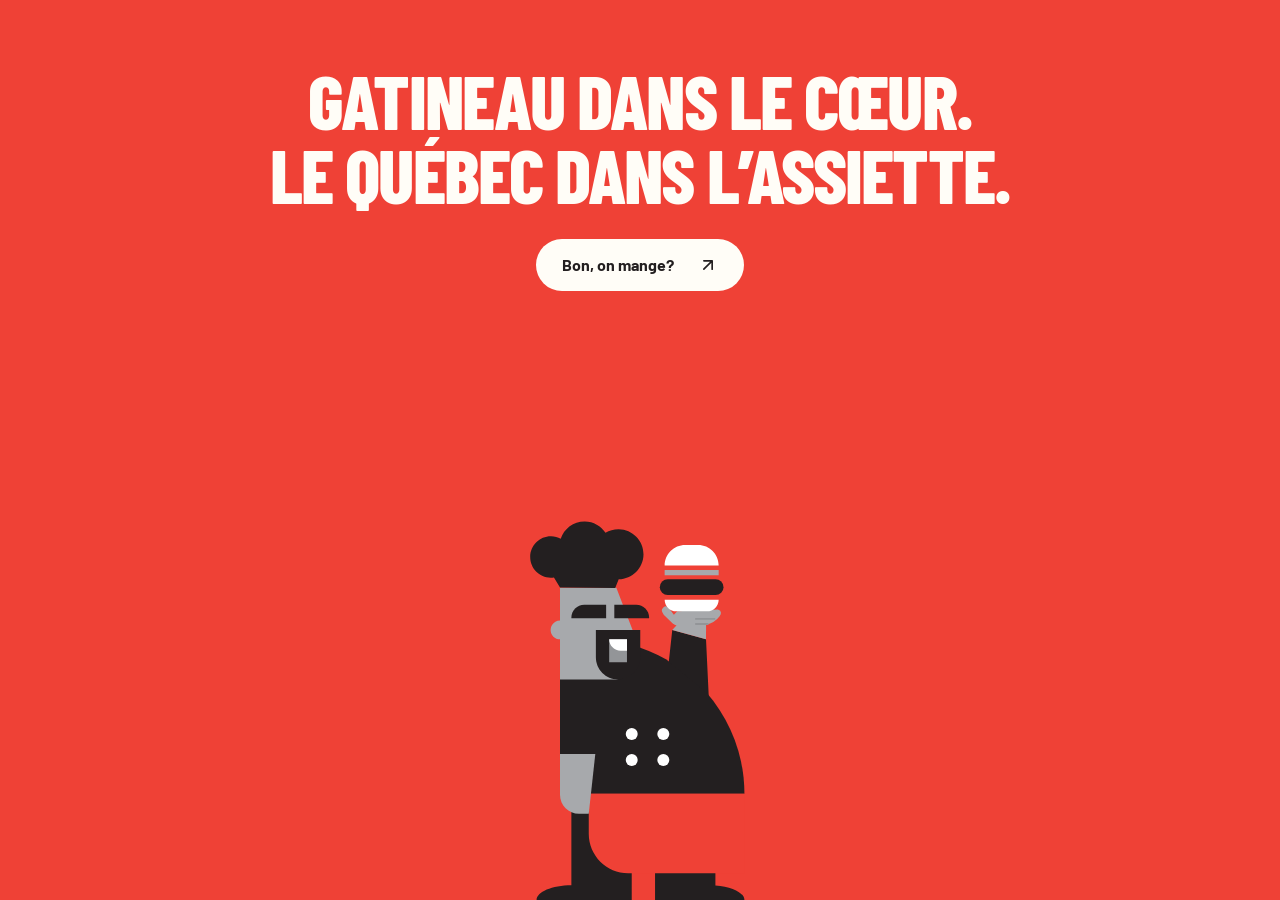
==== commit a548cf22: "Flatten greeting and button and balance mobile composition" ====
--- a/bon-appetit.html
+++ b/bon-appetit.html
@@ -12,14 +12,15 @@
 .cta span{font-size:23px;line-height:.8}.cta:hover{transform:translate(2px,2px);box-shadow:2px 3px 0 var(--ink)}.cta:active{transform:translate(4px,5px);box-shadow:0 0 0 var(--ink)}.cta:focus-visible{outline:3px solid var(--paper);outline-offset:8px}
 .stage{position:fixed;bottom:0;left:50%;transform:translateX(-50%);height:min(59svh,560px);aspect-ratio:180/313.43;pointer-events:none}
 .stage svg{display:block;width:100%;height:100%}
-.bubble{position:absolute;right:75%;bottom:53%;color:var(--ink);padding:18px 25px;white-space:nowrap;font-size:clamp(17px,2.1vw,24px);transform-origin:90% 85%;animation:appetit 6.4s infinite;opacity:0}
-.stage .bubble svg{position:absolute;inset:0;width:100%;height:calc(100% + 18px);overflow:visible;z-index:0}.bubble-label{position:relative;z-index:1}
-@keyframes appetit{0%,59%{opacity:0;transform:translateY(7px) rotate(-7deg) scale(.7)}65%{opacity:1;transform:translateY(-2px) rotate(-5deg) scale(1.04)}69%,87%{opacity:1;transform:translateY(0) rotate(-5deg) scale(1)}93%,100%{opacity:0;transform:translateY(-6px) rotate(-3deg) scale(.97)}}
-@media(max-width:520px){.copy{padding-top:7svh}.cta{margin-top:25px;padding:15px 23px}.stage{height:55svh}.bubble{right:63%;font-size:17px;padding:14px 18px}}
-@media(max-height:520px) and (min-width:700px){.copy{text-align:left;padding:40px 5vw;width:65%}h1{font-size:clamp(32px,4.4vw,52px)}.stage{left:80%;height:92svh}.bubble{right:63%;font-size:17px}}
-@media(prefers-reduced-motion:reduce){.bubble{animation:none;opacity:1;transform:rotate(-5deg)}.cta{transition:none}}
+/* Flat, unboxed greeting; synchronized with the burger catch. */
+.bubble{position:absolute;left:50%;top:19%;color:var(--paper);white-space:nowrap;font-size:clamp(18px,2.1vw,24px);transform-origin:center;animation:appetit 6.4s infinite;opacity:0}
+@keyframes appetit{0%,59%{opacity:0;transform:translate(-50%,7px)}65%,87%{opacity:1;transform:translate(-50%,0)}93%,100%{opacity:0;transform:translate(-50%,-6px)}}
+.cta{border:0;box-shadow:none;gap:24px}.cta svg{width:20px;height:20px;flex:none}.cta:hover{transform:translateY(-2px);box-shadow:none}.cta:active{transform:translateY(0);box-shadow:none}
+@media(max-width:520px){.copy{position:absolute;inset:auto 0 calc(56svh + 15px);padding:0 20px}h1{font-size:clamp(34px,8.9vw,46px);line-height:1.02}.cta{margin-top:22px;padding:15px 23px}.stage{height:62svh}.bubble{font-size:19px;top:19%}}
+@media(max-height:520px) and (min-width:700px){.copy{text-align:left;padding:40px 5vw;width:65%}h1{font-size:clamp(32px,4.4vw,52px)}.stage{left:80%;height:92svh}.bubble{font-size:17px}}
+@media(prefers-reduced-motion:reduce){.bubble{animation:none;opacity:1;transform:translateX(-50%)}.cta{transition:none}}
 </style></head>
-<body><main class="page"><div class="copy"><h1><span>Gatineau dans le cœur.</span><span>Le Québec dans l’assiette.</span></h1><a class="cta" href="https://loogart.com/" aria-label="Bon, on mange? Visiter Loogart.com">Bon, on mange? <span aria-hidden="true">↗</span></a></div><div class="stage"><svg xmlns="http://www.w3.org/2000/svg" viewBox="-25 -90 180 313.43" role="img" aria-labelledby="chef-title chef-desc"><title id="chef-title">Chuck, le chef qui a du swing</title><desc id="chef-desc">Les pieds bien au sol, Chuck se penche, lance son burger et le rattrape. Une boucle de 6,4 secondes.</desc><style>.motion{display:inline}.still{display:none}@media(prefers-reduced-motion:reduce){.motion{display:none}.still{display:inline}}</style><g class="still"><path d="M126.64,160.78h0c0-22.99-8.51-43.98-22.54-60.02l-.13-31.2-19.92-5.54-3.46,17.49c-13.32-7.6-28.73-11.95-45.16-11.95h-17.64v91.21h6.7v53.92c-11.34,0-20.53,3.91-20.53,8.73h20.53s35.63,0,35.63,0v-62.66h13.76v62.66h35.63s17.13,0,17.13,0c0-4.33-7.42-7.91-17.13-8.61v-54.05h17.13Z" fill="#231f20" />
+<body><main class="page"><div class="copy"><h1><span>Gatineau dans le cœur.</span><span>Le Québec dans l’assiette.</span></h1><a class="cta" href="https://loogart.com/" aria-label="Bon, on mange? Visiter Loogart.com">Bon, on mange? <svg viewBox="0 0 24 24" fill="none" stroke="currentColor" stroke-width="2" stroke-linecap="round" stroke-linejoin="round" aria-hidden="true"><path d="M7 17 17 7M7 7h10v10"/></svg></a></div><div class="stage"><svg xmlns="http://www.w3.org/2000/svg" viewBox="-25 -90 180 313.43" role="img" aria-labelledby="chef-title chef-desc"><title id="chef-title">Chuck, le chef qui a du swing</title><desc id="chef-desc">Les pieds bien au sol, Chuck se penche, lance son burger et le rattrape. Une boucle de 6,4 secondes.</desc><style>.motion{display:inline}.still{display:none}@media(prefers-reduced-motion:reduce){.motion{display:none}.still{display:inline}}</style><g class="still"><path d="M126.64,160.78h0c0-22.99-8.51-43.98-22.54-60.02l-.13-31.2-19.92-5.54-3.46,17.49c-13.32-7.6-28.73-11.95-45.16-11.95h-17.64v91.21h6.7v53.92c-11.34,0-20.53,3.91-20.53,8.73h20.53s35.63,0,35.63,0v-62.66h13.76v62.66h35.63s17.13,0,17.13,0c0-4.33-7.42-7.91-17.13-8.61v-54.05h17.13Z" fill="#231f20" />
       <path d="M88.09,46.04v.19c-.16-.05-.31-.11-.47-.19h.47Z" fill="#939598" />
       <path d="M63.73,72.13l-12.69-32.96H17.79v19.31c-3.06,0-5.54,2.48-5.54,5.54s2.48,5.54,5.54,5.54v23.68h31.45c10.9,0,18.41-10.94,14.5-21.12Z" fill="#a7a9ac" />
       <path d="M38.95,64.02h26.2v16.13c0,7.23-5.87,13.1-13.1,13.1h0c-7.23,0-13.1-5.87-13.1-13.1v-16.13h0Z" fill="#231f20" />
@@ -64,4 +65,4 @@
         <rect x="76.69" y="34.09" width="37.6" height="9.37" rx="4.68" ry="4.68" fill="#231f20" />
         <rect x="79.55" y="28.65" width="31.89" height="3.11" fill="#a7a9ac" />
       </g>
-    <animateTransform attributeName="transform" type="rotate" dur="6.4s" repeatCount="indefinite" calcMode="linear" keyTimes="0.000000;0.005208;0.010417;0.015625;0.020833;0.026042;0.031250;0.036458;0.041667;0.046875;0.052083;0.057292;0.062500;0.067708;0.072917;0.078125;0.083333;0.088542;0.093750;0.098958;0.104167;0.109375;0.114583;0.119792;0.125000;0.130208;0.135417;0.140625;0.145833;0.151042;0.156250;0.161458;0.166667;0.171875;0.177083;0.182292;0.187500;0.192708;0.197917;0.203125;0.208333;0.213542;0.218750;0.223958;0.229167;0.234375;0.239583;0.244792;0.250000;0.255208;0.260417;0.265625;0.270833;0.276042;0.281250;0.286458;0.291667;0.296875;0.302083;0.307292;0.312500;0.317708;0.322917;0.328125;0.333333;0.338542;0.343750;0.348958;0.354167;0.359375;0.364583;0.369792;0.375000;0.380208;0.385417;0.390625;0.395833;0.401042;0.406250;0.411458;0.416667;0.421875;0.427083;0.432292;0.437500;0.442708;0.447917;0.453125;0.458333;0.463542;0.468750;0.473958;0.479167;0.484375;0.489583;0.494792;0.500000;0.505208;0.510417;0.515625;0.520833;0.526042;0.531250;0.536458;0.541667;0.546875;0.552083;0.557292;0.562500;0.567708;0.572917;0.578125;0.583333;0.588542;0.593750;0.598958;0.604167;0.609375;0.614583;0.619792;0.625000;0.630208;0.635417;0.640625;0.645833;0.651042;0.656250;0.661458;0.666667;0.671875;0.677083;0.682292;0.687500;0.692708;0.697917;0.703125;0.708333;0.713542;0.718750;0.723958;0.729167;0.734375;0.739583;0.744792;0.750000;0.755208;0.760417;0.765625;0.770833;0.776042;0.781250;0.786458;0.791667;0.796875;0.802083;0.807292;0.812500;0.817708;0.822917;0.828125;0.833333;0.838542;0.843750;0.848958;0.854167;0.859375;0.864583;0.869792;0.875000;0.880208;0.885417;0.890625;0.895833;0.901042;0.906250;0.911458;0.916667;0.921875;0.927083;0.932292;0.937500;0.942708;0.947917;0.953125;0.958333;0.963542;0.968750;0.973958;0.979167;0.984375;0.989583;0.994792;1.000000" values="0.000 95.49 33.43;0.000 95.49 33.43;0.000 95.49 33.43;0.000 95.49 33.43;0.000 95.49 33.43;0.000 95.49 33.43;0.000 95.49 33.43;0.000 95.49 33.43;0.000 95.49 33.43;0.000 95.49 33.43;0.000 95.49 33.43;0.000 95.49 33.43;0.000 95.49 33.43;0.000 95.49 33.43;0.000 95.49 33.43;0.000 95.49 33.43;0.000 95.49 33.43;0.000 95.49 33.43;0.000 95.49 33.43;0.000 95.49 33.43;0.000 95.49 33.43;0.000 95.49 33.43;0.000 95.49 33.43;0.000 95.49 33.43;0.000 95.49 33.43;0.000 95.49 33.43;0.000 95.49 33.43;0.000 95.49 33.43;0.000 95.49 33.43;0.000 95.49 33.43;0.000 95.49 33.43;0.000 95.49 33.43;0.000 95.49 33.43;0.000 95.49 33.43;0.000 95.49 33.43;0.000 95.49 33.43;0.000 95.49 33.43;0.000 95.49 33.43;0.000 95.49 33.43;0.000 95.49 33.43;0.000 95.49 33.43;0.000 95.49 33.43;0.000 95.49 33.43;0.000 95.49 33.43;0.000 95.49 33.43;0.000 95.49 33.43;0.000 95.49 33.43;0.000 95.49 33.43;0.000 95.49 33.43;0.000 95.49 33.43;0.000 95.49 33.43;0.000 95.49 33.43;0.000 95.49 33.43;0.000 95.49 33.43;0.000 95.49 33.43;0.000 95.49 33.43;0.000 95.49 33.43;0.000 95.49 33.43;0.433 95.49 33.43;1.630 95.49 33.43;3.438 95.49 33.43;5.704 95.49 33.43;8.275 95.49 33.43;11.000 95.49 33.43;13.725 95.49 33.43;16.296 95.49 33.43;18.563 95.49 33.43;20.370 95.49 33.43;21.567 95.49 33.43;22.000 95.49 33.43;19.895 95.49 33.43;14.526 95.49 33.43;7.312 95.49 33.43;-0.328 95.49 33.43;-6.974 95.49 33.43;-11.208 95.49 33.43;-7.797 95.49 33.43;2.712 95.49 33.43;13.220 95.49 33.43;23.729 95.49 33.43;34.237 95.49 33.43;44.746 95.49 33.43;55.254 95.49 33.43;65.763 95.49 33.43;76.271 95.49 33.43;86.780 95.49 33.43;97.288 95.49 33.43;107.797 95.49 33.43;118.305 95.49 33.43;128.814 95.49 33.43;139.322 95.49 33.43;149.831 95.49 33.43;160.339 95.49 33.43;170.847 95.49 33.43;181.356 95.49 33.43;191.864 95.49 33.43;202.373 95.49 33.43;212.881 95.49 33.43;223.390 95.49 33.43;233.898 95.49 33.43;244.407 95.49 33.43;254.915 95.49 33.43;265.424 95.49 33.43;275.932 95.49 33.43;286.441 95.49 33.43;296.949 95.49 33.43;307.458 95.49 33.43;317.966 95.49 33.43;328.475 95.49 33.43;338.983 95.49 33.43;349.492 95.49 33.43;360.000 95.49 33.43;361.002 95.49 33.43;363.250 95.49 33.43;365.612 95.49 33.43;366.954 95.49 33.43;366.735 95.49 33.43;365.783 95.49 33.43;364.353 95.49 33.43;362.673 95.49 33.43;360.970 95.49 33.43;359.472 95.49 33.43;358.406 95.49 33.43;358.000 95.49 33.43;358.069 95.49 33.43;358.252 95.49 33.43;358.519 95.49 33.43;358.834 95.49 33.43;359.166 95.49 33.43;359.481 95.49 33.43;359.748 95.49 33.43;359.931 95.49 33.43;360.000 95.49 33.43;360.000 95.49 33.43;360.000 95.49 33.43;360.000 95.49 33.43;360.000 95.49 33.43;360.000 95.49 33.43;360.000 95.49 33.43;360.000 95.49 33.43;360.000 95.49 33.43;360.000 95.49 33.43;360.000 95.49 33.43;360.000 95.49 33.43;360.000 95.49 33.43;360.000 95.49 33.43;360.000 95.49 33.43;360.000 95.49 33.43;360.000 95.49 33.43;360.000 95.49 33.43;360.000 95.49 33.43;360.000 95.49 33.43;360.000 95.49 33.43;360.000 95.49 33.43;360.000 95.49 33.43;360.000 95.49 33.43;360.000 95.49 33.43;360.000 95.49 33.43;360.000 95.49 33.43;360.000 95.49 33.43;360.000 95.49 33.43;360.000 95.49 33.43;360.000 95.49 33.43;360.000 95.49 33.43;360.000 95.49 33.43;360.000 95.49 33.43;360.000 95.49 33.43;360.000 95.49 33.43;360.000 95.49 33.43;360.000 95.49 33.43;360.000 95.49 33.43;360.000 95.49 33.43;360.000 95.49 33.43;360.000 95.49 33.43;360.000 95.49 33.43;360.000 95.49 33.43;360.000 95.49 33.43;360.000 95.49 33.43;360.000 95.49 33.43;360.000 95.49 33.43;360.000 95.49 33.43;360.000 95.49 33.43;360.000 95.49 33.43;360.000 95.49 33.43;360.000 95.49 33.43;360.000 95.49 33.43;360.000 95.49 33.43;360.000 95.49 33.43;360.000 95.49 33.43;360.000 95.49 33.43;360.000 95.49 33.43;360.000 95.49 33.43;360.000 95.49 33.43" /></g></g><animateTransform attributeName="transform" type="rotate" dur="6.4s" repeatCount="indefinite" calcMode="linear" keyTimes="0.000000;0.005208;0.010417;0.015625;0.020833;0.026042;0.031250;0.036458;0.041667;0.046875;0.052083;0.057292;0.062500;0.067708;0.072917;0.078125;0.083333;0.088542;0.093750;0.098958;0.104167;0.109375;0.114583;0.119792;0.125000;0.130208;0.135417;0.140625;0.145833;0.151042;0.156250;0.161458;0.166667;0.171875;0.177083;0.182292;0.187500;0.192708;0.197917;0.203125;0.208333;0.213542;0.218750;0.223958;0.229167;0.234375;0.239583;0.244792;0.250000;0.255208;0.260417;0.265625;0.270833;0.276042;0.281250;0.286458;0.291667;0.296875;0.302083;0.307292;0.312500;0.317708;0.322917;0.328125;0.333333;0.338542;0.343750;0.348958;0.354167;0.359375;0.364583;0.369792;0.375000;0.380208;0.385417;0.390625;0.395833;0.401042;0.406250;0.411458;0.416667;0.421875;0.427083;0.432292;0.437500;0.442708;0.447917;0.453125;0.458333;0.463542;0.468750;0.473958;0.479167;0.484375;0.489583;0.494792;0.500000;0.505208;0.510417;0.515625;0.520833;0.526042;0.531250;0.536458;0.541667;0.546875;0.552083;0.557292;0.562500;0.567708;0.572917;0.578125;0.583333;0.588542;0.593750;0.598958;0.604167;0.609375;0.614583;0.619792;0.625000;0.630208;0.635417;0.640625;0.645833;0.651042;0.656250;0.661458;0.666667;0.671875;0.677083;0.682292;0.687500;0.692708;0.697917;0.703125;0.708333;0.713542;0.718750;0.723958;0.729167;0.734375;0.739583;0.744792;0.750000;0.755208;0.760417;0.765625;0.770833;0.776042;0.781250;0.786458;0.791667;0.796875;0.802083;0.807292;0.812500;0.817708;0.822917;0.828125;0.833333;0.838542;0.843750;0.848958;0.854167;0.859375;0.864583;0.869792;0.875000;0.880208;0.885417;0.890625;0.895833;0.901042;0.906250;0.911458;0.916667;0.921875;0.927083;0.932292;0.937500;0.942708;0.947917;0.953125;0.958333;0.963542;0.968750;0.973958;0.979167;0.984375;0.989583;0.994792;1.000000" values="0.000 65 207;0.000 65 207;0.000 65 207;0.000 65 207;0.000 65 207;0.000 65 207;0.000 65 207;0.000 65 207;0.000 65 207;0.000 65 207;0.000 65 207;0.000 65 207;0.000 65 207;0.000 65 207;0.000 65 207;0.000 65 207;0.000 65 207;0.000 65 207;0.000 65 207;0.000 65 207;0.000 65 207;0.000 65 207;0.000 65 207;0.000 65 207;0.000 65 207;0.000 65 207;0.000 65 207;0.000 65 207;0.000 65 207;0.000 65 207;0.000 65 207;0.000 65 207;0.000 65 207;0.000 65 207;0.000 65 207;0.000 65 207;0.000 65 207;0.000 65 207;0.000 65 207;0.000 65 207;0.000 65 207;0.000 65 207;0.000 65 207;0.000 65 207;0.000 65 207;0.000 65 207;0.000 65 207;0.000 65 207;0.000 65 207;0.000 65 207;0.000 65 207;0.000 65 207;0.000 65 207;0.000 65 207;0.000 65 207;0.000 65 207;0.000 65 207;0.000 65 207;0.060 65 207;0.225 65 207;0.472 65 207;0.775 65 207;1.111 65 207;1.457 65 207;1.789 65 207;2.083 65 207;2.315 65 207;2.461 65 207;2.492 65 207;2.251 65 207;1.744 65 207;1.069 65 207;0.325 65 207;-0.389 65 207;-0.975 65 207;-1.334 65 207;-1.396 65 207;-1.354 65 207;-1.273 65 207;-1.160 65 207;-1.022 65 207;-0.869 65 207;-0.708 65 207;-0.546 65 207;-0.392 65 207;-0.253 65 207;-0.137 65 207;-0.052 65 207;-0.006 65 207;0.000 65 207;0.000 65 207;0.000 65 207;0.000 65 207;0.000 65 207;0.000 65 207;0.000 65 207;0.000 65 207;0.000 65 207;0.000 65 207;0.000 65 207;0.000 65 207;0.000 65 207;0.000 65 207;0.000 65 207;0.000 65 207;0.000 65 207;0.000 65 207;0.000 65 207;0.000 65 207;0.000 65 207;0.000 65 207;0.000 65 207;0.377 65 207;1.166 65 207;1.852 65 207;1.984 65 207;1.815 65 207;1.504 65 207;1.103 65 207;0.661 65 207;0.229 65 207;-0.142 65 207;-0.402 65 207;-0.500 65 207;-0.483 65 207;-0.437 65 207;-0.370 65 207;-0.291 65 207;-0.209 65 207;-0.130 65 207;-0.063 65 207;-0.017 65 207;0.000 65 207;0.000 65 207;0.000 65 207;0.000 65 207;0.000 65 207;0.000 65 207;0.000 65 207;0.000 65 207;0.000 65 207;0.000 65 207;0.000 65 207;0.000 65 207;0.000 65 207;0.000 65 207;0.000 65 207;0.000 65 207;0.000 65 207;0.000 65 207;0.000 65 207;0.000 65 207;0.000 65 207;0.000 65 207;0.000 65 207;0.000 65 207;0.000 65 207;0.000 65 207;0.000 65 207;0.000 65 207;0.000 65 207;0.000 65 207;0.000 65 207;0.000 65 207;0.000 65 207;0.000 65 207;0.000 65 207;0.000 65 207;0.000 65 207;0.000 65 207;0.000 65 207;0.000 65 207;0.000 65 207;0.000 65 207;0.000 65 207;0.000 65 207;0.000 65 207;0.000 65 207;0.000 65 207;0.000 65 207;0.000 65 207;0.000 65 207;0.000 65 207;0.000 65 207;0.000 65 207;0.000 65 207;0.000 65 207;0.000 65 207;0.000 65 207;0.000 65 207;0.000 65 207;0.000 65 207;0.000 65 207" /></g></g></g></svg><div class="bubble" aria-hidden="true"><svg viewBox="0 0 180 80" preserveAspectRatio="none" aria-hidden="true"><path d="M19 1H161Q179 1 179 19V43Q179 61 161 61H153L162 78L135 61H19Q1 61 1 43V19Q1 1 19 1Z" fill="var(--paper)" stroke="var(--ink)" stroke-width="2" vector-effect="non-scaling-stroke" stroke-linejoin="round"/></svg><span class="bubble-label">Bon appétit!</span></div></div></main></body></html>+    <animateTransform attributeName="transform" type="rotate" dur="6.4s" repeatCount="indefinite" calcMode="linear" keyTimes="0.000000;0.005208;0.010417;0.015625;0.020833;0.026042;0.031250;0.036458;0.041667;0.046875;0.052083;0.057292;0.062500;0.067708;0.072917;0.078125;0.083333;0.088542;0.093750;0.098958;0.104167;0.109375;0.114583;0.119792;0.125000;0.130208;0.135417;0.140625;0.145833;0.151042;0.156250;0.161458;0.166667;0.171875;0.177083;0.182292;0.187500;0.192708;0.197917;0.203125;0.208333;0.213542;0.218750;0.223958;0.229167;0.234375;0.239583;0.244792;0.250000;0.255208;0.260417;0.265625;0.270833;0.276042;0.281250;0.286458;0.291667;0.296875;0.302083;0.307292;0.312500;0.317708;0.322917;0.328125;0.333333;0.338542;0.343750;0.348958;0.354167;0.359375;0.364583;0.369792;0.375000;0.380208;0.385417;0.390625;0.395833;0.401042;0.406250;0.411458;0.416667;0.421875;0.427083;0.432292;0.437500;0.442708;0.447917;0.453125;0.458333;0.463542;0.468750;0.473958;0.479167;0.484375;0.489583;0.494792;0.500000;0.505208;0.510417;0.515625;0.520833;0.526042;0.531250;0.536458;0.541667;0.546875;0.552083;0.557292;0.562500;0.567708;0.572917;0.578125;0.583333;0.588542;0.593750;0.598958;0.604167;0.609375;0.614583;0.619792;0.625000;0.630208;0.635417;0.640625;0.645833;0.651042;0.656250;0.661458;0.666667;0.671875;0.677083;0.682292;0.687500;0.692708;0.697917;0.703125;0.708333;0.713542;0.718750;0.723958;0.729167;0.734375;0.739583;0.744792;0.750000;0.755208;0.760417;0.765625;0.770833;0.776042;0.781250;0.786458;0.791667;0.796875;0.802083;0.807292;0.812500;0.817708;0.822917;0.828125;0.833333;0.838542;0.843750;0.848958;0.854167;0.859375;0.864583;0.869792;0.875000;0.880208;0.885417;0.890625;0.895833;0.901042;0.906250;0.911458;0.916667;0.921875;0.927083;0.932292;0.937500;0.942708;0.947917;0.953125;0.958333;0.963542;0.968750;0.973958;0.979167;0.984375;0.989583;0.994792;1.000000" values="0.000 95.49 33.43;0.000 95.49 33.43;0.000 95.49 33.43;0.000 95.49 33.43;0.000 95.49 33.43;0.000 95.49 33.43;0.000 95.49 33.43;0.000 95.49 33.43;0.000 95.49 33.43;0.000 95.49 33.43;0.000 95.49 33.43;0.000 95.49 33.43;0.000 95.49 33.43;0.000 95.49 33.43;0.000 95.49 33.43;0.000 95.49 33.43;0.000 95.49 33.43;0.000 95.49 33.43;0.000 95.49 33.43;0.000 95.49 33.43;0.000 95.49 33.43;0.000 95.49 33.43;0.000 95.49 33.43;0.000 95.49 33.43;0.000 95.49 33.43;0.000 95.49 33.43;0.000 95.49 33.43;0.000 95.49 33.43;0.000 95.49 33.43;0.000 95.49 33.43;0.000 95.49 33.43;0.000 95.49 33.43;0.000 95.49 33.43;0.000 95.49 33.43;0.000 95.49 33.43;0.000 95.49 33.43;0.000 95.49 33.43;0.000 95.49 33.43;0.000 95.49 33.43;0.000 95.49 33.43;0.000 95.49 33.43;0.000 95.49 33.43;0.000 95.49 33.43;0.000 95.49 33.43;0.000 95.49 33.43;0.000 95.49 33.43;0.000 95.49 33.43;0.000 95.49 33.43;0.000 95.49 33.43;0.000 95.49 33.43;0.000 95.49 33.43;0.000 95.49 33.43;0.000 95.49 33.43;0.000 95.49 33.43;0.000 95.49 33.43;0.000 95.49 33.43;0.000 95.49 33.43;0.000 95.49 33.43;0.433 95.49 33.43;1.630 95.49 33.43;3.438 95.49 33.43;5.704 95.49 33.43;8.275 95.49 33.43;11.000 95.49 33.43;13.725 95.49 33.43;16.296 95.49 33.43;18.563 95.49 33.43;20.370 95.49 33.43;21.567 95.49 33.43;22.000 95.49 33.43;19.895 95.49 33.43;14.526 95.49 33.43;7.312 95.49 33.43;-0.328 95.49 33.43;-6.974 95.49 33.43;-11.208 95.49 33.43;-7.797 95.49 33.43;2.712 95.49 33.43;13.220 95.49 33.43;23.729 95.49 33.43;34.237 95.49 33.43;44.746 95.49 33.43;55.254 95.49 33.43;65.763 95.49 33.43;76.271 95.49 33.43;86.780 95.49 33.43;97.288 95.49 33.43;107.797 95.49 33.43;118.305 95.49 33.43;128.814 95.49 33.43;139.322 95.49 33.43;149.831 95.49 33.43;160.339 95.49 33.43;170.847 95.49 33.43;181.356 95.49 33.43;191.864 95.49 33.43;202.373 95.49 33.43;212.881 95.49 33.43;223.390 95.49 33.43;233.898 95.49 33.43;244.407 95.49 33.43;254.915 95.49 33.43;265.424 95.49 33.43;275.932 95.49 33.43;286.441 95.49 33.43;296.949 95.49 33.43;307.458 95.49 33.43;317.966 95.49 33.43;328.475 95.49 33.43;338.983 95.49 33.43;349.492 95.49 33.43;360.000 95.49 33.43;361.002 95.49 33.43;363.250 95.49 33.43;365.612 95.49 33.43;366.954 95.49 33.43;366.735 95.49 33.43;365.783 95.49 33.43;364.353 95.49 33.43;362.673 95.49 33.43;360.970 95.49 33.43;359.472 95.49 33.43;358.406 95.49 33.43;358.000 95.49 33.43;358.069 95.49 33.43;358.252 95.49 33.43;358.519 95.49 33.43;358.834 95.49 33.43;359.166 95.49 33.43;359.481 95.49 33.43;359.748 95.49 33.43;359.931 95.49 33.43;360.000 95.49 33.43;360.000 95.49 33.43;360.000 95.49 33.43;360.000 95.49 33.43;360.000 95.49 33.43;360.000 95.49 33.43;360.000 95.49 33.43;360.000 95.49 33.43;360.000 95.49 33.43;360.000 95.49 33.43;360.000 95.49 33.43;360.000 95.49 33.43;360.000 95.49 33.43;360.000 95.49 33.43;360.000 95.49 33.43;360.000 95.49 33.43;360.000 95.49 33.43;360.000 95.49 33.43;360.000 95.49 33.43;360.000 95.49 33.43;360.000 95.49 33.43;360.000 95.49 33.43;360.000 95.49 33.43;360.000 95.49 33.43;360.000 95.49 33.43;360.000 95.49 33.43;360.000 95.49 33.43;360.000 95.49 33.43;360.000 95.49 33.43;360.000 95.49 33.43;360.000 95.49 33.43;360.000 95.49 33.43;360.000 95.49 33.43;360.000 95.49 33.43;360.000 95.49 33.43;360.000 95.49 33.43;360.000 95.49 33.43;360.000 95.49 33.43;360.000 95.49 33.43;360.000 95.49 33.43;360.000 95.49 33.43;360.000 95.49 33.43;360.000 95.49 33.43;360.000 95.49 33.43;360.000 95.49 33.43;360.000 95.49 33.43;360.000 95.49 33.43;360.000 95.49 33.43;360.000 95.49 33.43;360.000 95.49 33.43;360.000 95.49 33.43;360.000 95.49 33.43;360.000 95.49 33.43;360.000 95.49 33.43;360.000 95.49 33.43;360.000 95.49 33.43;360.000 95.49 33.43;360.000 95.49 33.43;360.000 95.49 33.43;360.000 95.49 33.43;360.000 95.49 33.43" /></g></g><animateTransform attributeName="transform" type="rotate" dur="6.4s" repeatCount="indefinite" calcMode="linear" keyTimes="0.000000;0.005208;0.010417;0.015625;0.020833;0.026042;0.031250;0.036458;0.041667;0.046875;0.052083;0.057292;0.062500;0.067708;0.072917;0.078125;0.083333;0.088542;0.093750;0.098958;0.104167;0.109375;0.114583;0.119792;0.125000;0.130208;0.135417;0.140625;0.145833;0.151042;0.156250;0.161458;0.166667;0.171875;0.177083;0.182292;0.187500;0.192708;0.197917;0.203125;0.208333;0.213542;0.218750;0.223958;0.229167;0.234375;0.239583;0.244792;0.250000;0.255208;0.260417;0.265625;0.270833;0.276042;0.281250;0.286458;0.291667;0.296875;0.302083;0.307292;0.312500;0.317708;0.322917;0.328125;0.333333;0.338542;0.343750;0.348958;0.354167;0.359375;0.364583;0.369792;0.375000;0.380208;0.385417;0.390625;0.395833;0.401042;0.406250;0.411458;0.416667;0.421875;0.427083;0.432292;0.437500;0.442708;0.447917;0.453125;0.458333;0.463542;0.468750;0.473958;0.479167;0.484375;0.489583;0.494792;0.500000;0.505208;0.510417;0.515625;0.520833;0.526042;0.531250;0.536458;0.541667;0.546875;0.552083;0.557292;0.562500;0.567708;0.572917;0.578125;0.583333;0.588542;0.593750;0.598958;0.604167;0.609375;0.614583;0.619792;0.625000;0.630208;0.635417;0.640625;0.645833;0.651042;0.656250;0.661458;0.666667;0.671875;0.677083;0.682292;0.687500;0.692708;0.697917;0.703125;0.708333;0.713542;0.718750;0.723958;0.729167;0.734375;0.739583;0.744792;0.750000;0.755208;0.760417;0.765625;0.770833;0.776042;0.781250;0.786458;0.791667;0.796875;0.802083;0.807292;0.812500;0.817708;0.822917;0.828125;0.833333;0.838542;0.843750;0.848958;0.854167;0.859375;0.864583;0.869792;0.875000;0.880208;0.885417;0.890625;0.895833;0.901042;0.906250;0.911458;0.916667;0.921875;0.927083;0.932292;0.937500;0.942708;0.947917;0.953125;0.958333;0.963542;0.968750;0.973958;0.979167;0.984375;0.989583;0.994792;1.000000" values="0.000 65 207;0.000 65 207;0.000 65 207;0.000 65 207;0.000 65 207;0.000 65 207;0.000 65 207;0.000 65 207;0.000 65 207;0.000 65 207;0.000 65 207;0.000 65 207;0.000 65 207;0.000 65 207;0.000 65 207;0.000 65 207;0.000 65 207;0.000 65 207;0.000 65 207;0.000 65 207;0.000 65 207;0.000 65 207;0.000 65 207;0.000 65 207;0.000 65 207;0.000 65 207;0.000 65 207;0.000 65 207;0.000 65 207;0.000 65 207;0.000 65 207;0.000 65 207;0.000 65 207;0.000 65 207;0.000 65 207;0.000 65 207;0.000 65 207;0.000 65 207;0.000 65 207;0.000 65 207;0.000 65 207;0.000 65 207;0.000 65 207;0.000 65 207;0.000 65 207;0.000 65 207;0.000 65 207;0.000 65 207;0.000 65 207;0.000 65 207;0.000 65 207;0.000 65 207;0.000 65 207;0.000 65 207;0.000 65 207;0.000 65 207;0.000 65 207;0.000 65 207;0.060 65 207;0.225 65 207;0.472 65 207;0.775 65 207;1.111 65 207;1.457 65 207;1.789 65 207;2.083 65 207;2.315 65 207;2.461 65 207;2.492 65 207;2.251 65 207;1.744 65 207;1.069 65 207;0.325 65 207;-0.389 65 207;-0.975 65 207;-1.334 65 207;-1.396 65 207;-1.354 65 207;-1.273 65 207;-1.160 65 207;-1.022 65 207;-0.869 65 207;-0.708 65 207;-0.546 65 207;-0.392 65 207;-0.253 65 207;-0.137 65 207;-0.052 65 207;-0.006 65 207;0.000 65 207;0.000 65 207;0.000 65 207;0.000 65 207;0.000 65 207;0.000 65 207;0.000 65 207;0.000 65 207;0.000 65 207;0.000 65 207;0.000 65 207;0.000 65 207;0.000 65 207;0.000 65 207;0.000 65 207;0.000 65 207;0.000 65 207;0.000 65 207;0.000 65 207;0.000 65 207;0.000 65 207;0.000 65 207;0.000 65 207;0.377 65 207;1.166 65 207;1.852 65 207;1.984 65 207;1.815 65 207;1.504 65 207;1.103 65 207;0.661 65 207;0.229 65 207;-0.142 65 207;-0.402 65 207;-0.500 65 207;-0.483 65 207;-0.437 65 207;-0.370 65 207;-0.291 65 207;-0.209 65 207;-0.130 65 207;-0.063 65 207;-0.017 65 207;0.000 65 207;0.000 65 207;0.000 65 207;0.000 65 207;0.000 65 207;0.000 65 207;0.000 65 207;0.000 65 207;0.000 65 207;0.000 65 207;0.000 65 207;0.000 65 207;0.000 65 207;0.000 65 207;0.000 65 207;0.000 65 207;0.000 65 207;0.000 65 207;0.000 65 207;0.000 65 207;0.000 65 207;0.000 65 207;0.000 65 207;0.000 65 207;0.000 65 207;0.000 65 207;0.000 65 207;0.000 65 207;0.000 65 207;0.000 65 207;0.000 65 207;0.000 65 207;0.000 65 207;0.000 65 207;0.000 65 207;0.000 65 207;0.000 65 207;0.000 65 207;0.000 65 207;0.000 65 207;0.000 65 207;0.000 65 207;0.000 65 207;0.000 65 207;0.000 65 207;0.000 65 207;0.000 65 207;0.000 65 207;0.000 65 207;0.000 65 207;0.000 65 207;0.000 65 207;0.000 65 207;0.000 65 207;0.000 65 207;0.000 65 207;0.000 65 207;0.000 65 207;0.000 65 207;0.000 65 207;0.000 65 207" /></g></g></g></svg><div class="bubble" aria-hidden="true">Bon appétit!</div></div></main></body></html>
